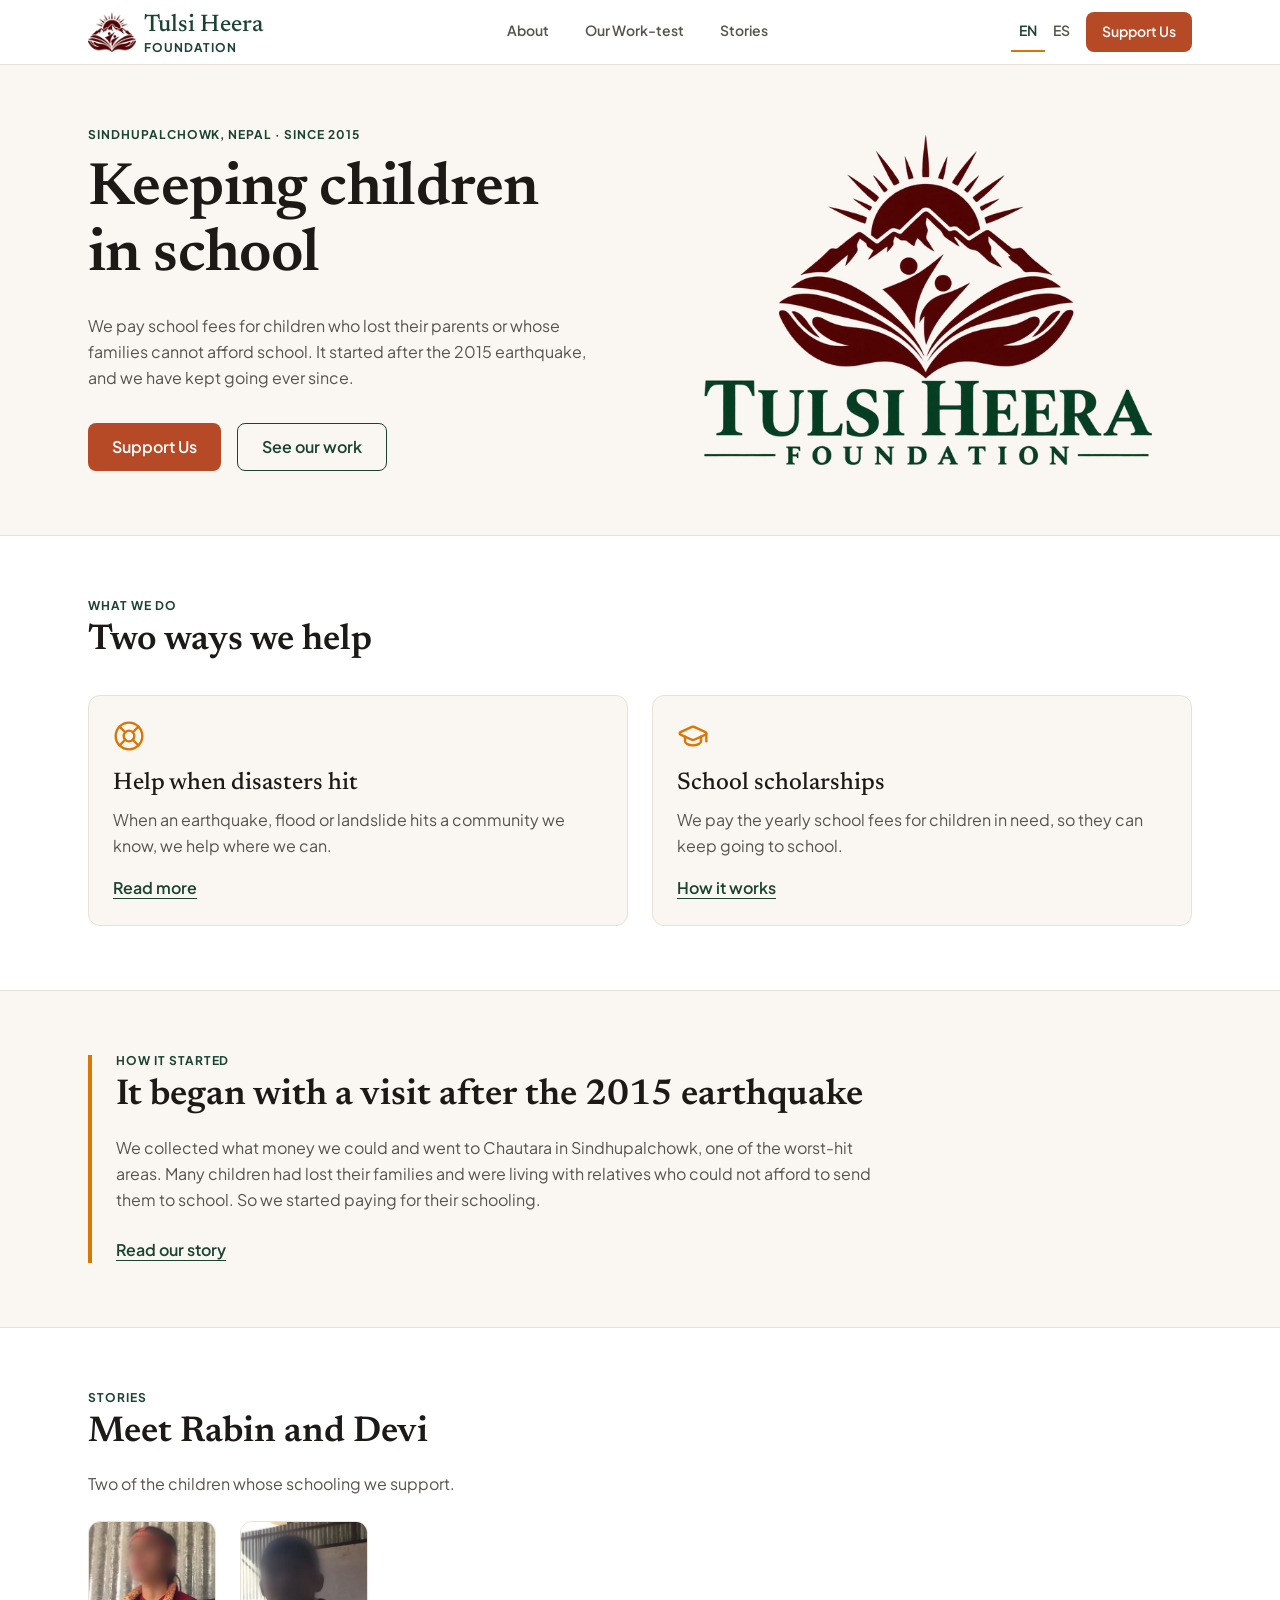
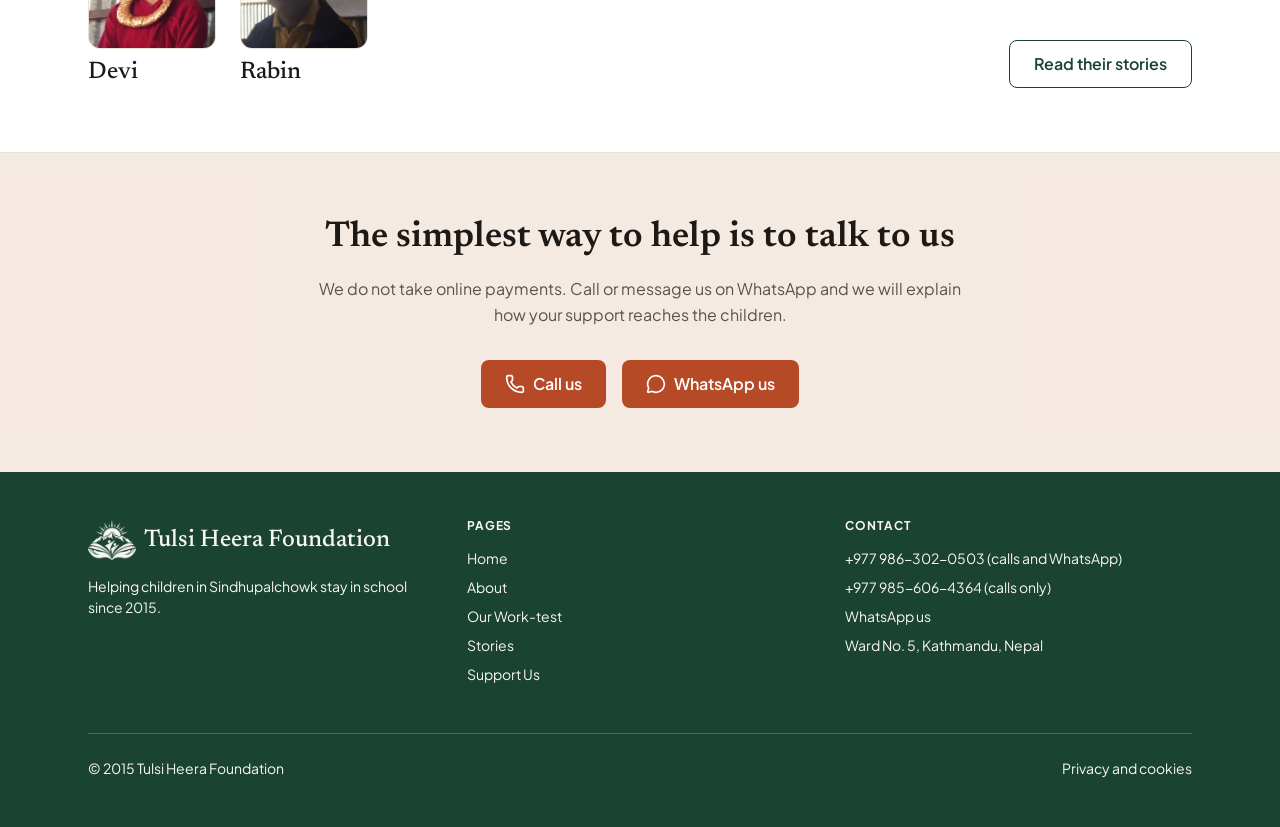
==== index.html @ 6439db3e "PIPELINE - deploying build static web site" ====
<!DOCTYPE html><html  lang="en-US"><head><meta charset="utf-8"><meta name="viewport" content="width=device-width, initial-scale=1"><title>Tulsi Heera Foundation · Helping children stay in school</title><link rel="stylesheet" href="/_nuxt/entry.vpAJERbC.css" crossorigin><link rel="preload" as="fetch" crossorigin="anonymous" href="/_payload.json?053481af-0fac-4be2-a866-f4e759cef2db"><link rel="modulepreload" as="script" crossorigin href="/_nuxt/_tep0EXn.js"><link rel="modulepreload" as="script" crossorigin href="/_nuxt/sDF60CU7.js"><link rel="modulepreload" as="script" crossorigin href="/_nuxt/DlDV63W8.js"><link rel="modulepreload" as="script" crossorigin href="/_nuxt/DqM-oKx2.js"><link rel="modulepreload" as="script" crossorigin href="/_nuxt/BsBcExh1.js"><link rel="modulepreload" as="script" crossorigin href="/_nuxt/LQ_xdUZp.js"><link rel="modulepreload" as="script" crossorigin href="/_nuxt/BOg1gVNI.js"><link rel="modulepreload" as="script" crossorigin href="/_nuxt/DQ7JIn9X.js"><script type="module" src="/_nuxt/_tep0EXn.js" crossorigin></script><meta name="theme-color" content="#1b4332"><link rel="icon" type="image/png" href="/favicon.png"><link rel="apple-touch-icon" href="/apple-touch-icon.png"><link id="i18n-xd" rel="alternate" href="https://tulsiheerafoundation.com" hreflang="x-default"><link id="i18n-alt-en" rel="alternate" href="https://tulsiheerafoundation.com" hreflang="en"><link id="i18n-alt-en-US" rel="alternate" href="https://tulsiheerafoundation.com" hreflang="en-US"><link id="i18n-alt-es" rel="alternate" href="https://tulsiheerafoundation.com/es" hreflang="es"><link id="i18n-alt-es-ES" rel="alternate" href="https://tulsiheerafoundation.com/es" hreflang="es-ES"><link id="i18n-can" rel="canonical" href="https://tulsiheerafoundation.com"><meta id="i18n-og-url" property="og:url" content="https://tulsiheerafoundation.com"><meta id="i18n-og" property="og:locale" content="en_US"><meta id="i18n-og-alt-es-ES" property="og:locale:alternate" content="es_ES"><meta name="description" content="Since 2015 the Tulsi Heera Foundation has paid school fees for children in Sindhupalchowk, Nepal, who lost their parents or whose families cannot afford school."><meta property="og:title" content="Tulsi Heera Foundation · Helping children stay in school"><meta property="og:description" content="Since 2015 the Tulsi Heera Foundation has paid school fees for children in Sindhupalchowk, Nepal, who lost their parents or whose families cannot afford school."><meta property="og:type" content="website"><meta property="og:site_name" content="Tulsi Heera Foundation"><meta property="og:image" content="https://tulsiheerafoundation.com/og-image.jpg"><meta property="og:image:width" content="1200"><meta property="og:image:height" content="630"><meta property="og:image:alt" content="Tulsi Heera Foundation logo"><meta name="twitter:card" content="summary_large_image"></head><body><div id="__nuxt"><!--[--><div></div><div class="flex min-h-dvh flex-col"><a href="#main" class="sr-only focus:not-sr-only focus:fixed focus:left-4 focus:top-4 focus:z-50 focus:rounded-lg focus:bg-surface-card focus:px-4 focus:py-2 focus:text-sm focus:font-semibold focus:text-brand-pine">Skip to main content</a><header class="sticky top-0 z-40 border-b bg-surface-card"><div class="mx-auto flex h-16 max-w-6xl items-center justify-between gap-2 px-4 sm:px-6"><a aria-current="page" href="/" class="router-link-active router-link-exact-active flex min-w-0 items-center gap-2 rounded-lg" aria-label="Tulsi Heera Foundation, home page"><img src="/logo-emblem.png" alt width="48" height="40" class="h-10 w-12 shrink-0"><span class="flex flex-col"><span class="type-subheading text-brand-pine">Tulsi Heera</span><span class="type-label text-brand-pine">Foundation</span></span></a><nav aria-label="Main" class="hidden items-center gap-1 md:flex"><!--[--><a href="/about" class="flex h-10 items-center border-b-2 border-transparent px-3 text-sm font-semibold text-content-secondary transition-colors hover:text-brand-pine lg:px-4">About</a><a href="/our-work" class="flex h-10 items-center border-b-2 border-transparent px-3 text-sm font-semibold text-content-secondary transition-colors hover:text-brand-pine lg:px-4">Our Work-test</a><a href="/stories" class="flex h-10 items-center border-b-2 border-transparent px-3 text-sm font-semibold text-content-secondary transition-colors hover:text-brand-pine lg:px-4">Stories</a><!--]--></nav><div class="flex shrink-0 items-center gap-2"><ul aria-label="Language" class="hidden items-center md:flex"><!--[--><li><a aria-current="true" href="/" class="router-link-active router-link-exact-active flex h-10 items-center border-b-2 px-2 text-sm font-semibold transition-colors border-brand-saffron text-brand-pine" hreflang="en"><span class="sr-only" lang="en">English</span><span aria-hidden="true">EN</span></a></li><li><a href="/es" class="flex h-10 items-center border-b-2 px-2 text-sm font-semibold transition-colors border-transparent text-content-secondary hover:text-brand-pine" hreflang="es"><span class="sr-only" lang="es">Español</span><span aria-hidden="true">ES</span></a></li><!--]--></ul><a href="/support-us" class="inline-flex shrink-0 items-center justify-center gap-2 whitespace-nowrap rounded-lg font-semibold transition-colors h-10 px-4 text-sm bg-brand-give text-white hover:bg-brand-give-hover"><!--[-->Support Us<!--]--></a><button type="button" class="flex h-10 w-10 items-center justify-center rounded-lg text-brand-pine transition-colors hover:bg-brand-pine-subtle md:hidden" aria-label="Open menu" aria-expanded="false" aria-controls="mobile-menu"><svg xmlns="http://www.w3.org/2000/svg" width="24" height="24" viewBox="0 0 24 24" fill="none" stroke="currentColor" stroke-width="2" stroke-linecap="round" stroke-linejoin="round" aria-hidden="true" class="lucide lucide-menu-icon lucide-menu"><path d="M4 5h16"></path><path d="M4 12h16"></path><path d="M4 19h16"></path></svg></button></div></div><nav id="mobile-menu" aria-label="Main" class="border-t md:hidden" style="display:none;"><ul class="mx-auto flex max-w-6xl flex-col px-4 py-2 sm:px-6"><!--[--><li><a href="/about" class="flex h-12 items-center rounded-lg border-l-2 border-transparent px-2 text-base font-semibold text-content-primary transition-colors hover:bg-brand-pine-subtle">About</a></li><li><a href="/our-work" class="flex h-12 items-center rounded-lg border-l-2 border-transparent px-2 text-base font-semibold text-content-primary transition-colors hover:bg-brand-pine-subtle">Our Work-test</a></li><li><a href="/stories" class="flex h-12 items-center rounded-lg border-l-2 border-transparent px-2 text-base font-semibold text-content-primary transition-colors hover:bg-brand-pine-subtle">Stories</a></li><!--]--></ul><div class="mx-auto flex max-w-6xl items-center gap-2 border-t px-4 py-2 sm:px-6"><p id="mobile-language-label" class="type-label px-2 text-content-muted">Language</p><ul aria-labelledby="mobile-language-label" class="flex gap-1"><!--[--><li><a aria-current="true" href="/" class="router-link-active router-link-exact-active flex h-12 items-center rounded-lg px-3 text-base font-semibold transition-colors hover:bg-brand-pine-subtle bg-brand-pine-subtle text-brand-pine" lang="en" hreflang="en">English</a></li><li><a href="/es" class="flex h-12 items-center rounded-lg px-3 text-base font-semibold transition-colors hover:bg-brand-pine-subtle text-content-primary" lang="es" hreflang="es">Español</a></li><!--]--></ul></div></nav></header><main id="main" tabindex="-1" class="flex-1 focus:outline-none"><!--[--><div><section class="py-12 lg:py-16"><div class="mx-auto grid max-w-6xl items-center gap-12 px-4 sm:px-6 lg:grid-cols-2"><div><p class="type-label text-brand-pine">Sindhupalchowk, Nepal · Since 2015</p><h1 class="type-display mt-4">Keeping children in school</h1><p class="type-body mt-6 max-w-prose text-content-secondary">We pay school fees for children who lost their parents or whose families cannot afford school. It started after the 2015 earthquake, and we have kept going ever since.</p><div class="mt-8 flex flex-col gap-4 sm:flex-row"><a href="/support-us" class="inline-flex shrink-0 items-center justify-center gap-2 whitespace-nowrap rounded-lg font-semibold transition-colors h-12 px-6 text-base bg-brand-give text-white hover:bg-brand-give-hover"><!--[-->Support Us<!--]--></a><a href="/our-work" class="inline-flex shrink-0 items-center justify-center gap-2 whitespace-nowrap rounded-lg font-semibold transition-colors h-12 px-6 text-base border border-brand-pine text-brand-pine hover:bg-brand-pine-subtle"><!--[-->See our work<!--]--></a></div></div><img src="/logo-full.webp" alt="Tulsi Heera Foundation logo: a rising sun over mountains, held in two hands" width="640" height="472" class="mx-auto hidden w-full max-w-md lg:block"></div></section><section class="border-y bg-surface-card py-12 lg:py-16"><div class="mx-auto max-w-6xl px-4 sm:px-6"><div class=""><p class="type-label text-brand-pine">What we do</p><h2 class="type-heading mt-2">Two ways we help</h2><!----></div><div class="mt-8 grid gap-6 sm:grid-cols-2"><!--[--><article class="flex flex-col rounded-xl border bg-surface-page p-6"><svg xmlns="http://www.w3.org/2000/svg" width="32" height="32" viewBox="0 0 24 24" fill="none" stroke="currentColor" stroke-width="1.8" stroke-linecap="round" stroke-linejoin="round" class="lucide text-brand-saffron lucide-life-buoy-icon lucide-life-buoy text-brand-saffron" aria-hidden="true"><circle cx="12" cy="12" r="10"></circle><path d="m4.93 4.93 4.24 4.24"></path><path d="m14.83 9.17 4.24-4.24"></path><path d="m14.83 14.83 4.24 4.24"></path><path d="m9.17 14.83-4.24 4.24"></path><circle cx="12" cy="12" r="4"></circle></svg><h3 class="type-subheading mt-4">Help when disasters hit</h3><p class="type-body mt-2 flex-1 text-content-secondary">When an earthquake, flood or landslide hits a community we know, we help where we can.</p><a href="/our-work#relief" class="mt-4 self-start rounded-lg font-semibold text-brand-pine underline underline-offset-4 hover:text-brand-pine-hover">Read more</a></article><article class="flex flex-col rounded-xl border bg-surface-page p-6"><svg xmlns="http://www.w3.org/2000/svg" width="32" height="32" viewBox="0 0 24 24" fill="none" stroke="currentColor" stroke-width="1.8" stroke-linecap="round" stroke-linejoin="round" class="lucide text-brand-saffron lucide-graduation-cap-icon lucide-graduation-cap text-brand-saffron" aria-hidden="true"><path d="M21.42 10.922a1 1 0 0 0-.019-1.838L12.83 5.18a2 2 0 0 0-1.66 0L2.6 9.08a1 1 0 0 0 0 1.832l8.57 3.908a2 2 0 0 0 1.66 0z"></path><path d="M22 10v6"></path><path d="M6 12.5V16a6 3 0 0 0 12 0v-3.5"></path></svg><h3 class="type-subheading mt-4">School scholarships</h3><p class="type-body mt-2 flex-1 text-content-secondary">We pay the yearly school fees for children in need, so they can keep going to school.</p><a href="/our-work#scholarships" class="mt-4 self-start rounded-lg font-semibold text-brand-pine underline underline-offset-4 hover:text-brand-pine-hover">How it works</a></article><!--]--></div></div></section><section class="py-12 lg:py-16"><div class="mx-auto max-w-6xl px-4 sm:px-6"><div class="border-l-4 border-brand-saffron pl-6"><div class=""><p class="type-label text-brand-pine">How it started</p><h2 class="type-heading mt-2">It began with a visit after the 2015 earthquake</h2><p class="type-body mt-4 max-w-prose text-content-secondary">We collected what money we could and went to Chautara in Sindhupalchowk, one of the worst-hit areas. Many children had lost their families and were living with relatives who could not afford to send them to school. So we started paying for their schooling.</p></div><a href="/about" class="mt-6 inline-block rounded-lg font-semibold text-brand-pine underline underline-offset-4 hover:text-brand-pine-hover">Read our story</a></div></div></section><section class="border-y bg-surface-card py-12 lg:py-16"><div class="mx-auto flex max-w-6xl flex-col gap-8 px-4 sm:px-6 md:flex-row md:items-end md:justify-between"><div><div class=""><p class="type-label text-brand-pine">Stories</p><h2 class="type-heading mt-2">Meet Rabin and Devi</h2><p class="type-body mt-4 max-w-prose text-content-secondary">Two of the children whose schooling we support.</p></div><ul class="mt-6 flex gap-6"><!--[--><li class="flex flex-col gap-2"><img src="/images/stories/devi.webp" alt="Devi in a red dress and a gold necklace. Her face is blurred to protect her privacy." width="128" height="128" loading="lazy" class="h-24 w-24 rounded-xl border object-cover object-center sm:h-32 sm:w-32"><span class="type-subheading">Devi</span></li><li class="flex flex-col gap-2"><img src="/images/stories/rabin.webp" alt="Rabin in his school uniform. His face is blurred to protect his privacy." width="128" height="128" loading="lazy" class="h-24 w-24 rounded-xl border object-cover object-center sm:h-32 sm:w-32"><span class="type-subheading">Rabin</span></li><!--]--></ul></div><a href="/stories" class="inline-flex shrink-0 items-center justify-center gap-2 whitespace-nowrap rounded-lg font-semibold transition-colors h-12 px-6 text-base border border-brand-pine text-brand-pine hover:bg-brand-pine-subtle self-start md:self-auto"><!--[-->Read their stories<!--]--></a></div></section><section class="bg-brand-give-subtle py-12 lg:py-16"><div class="mx-auto max-w-6xl px-4 sm:px-6"><div class="mx-auto max-w-2xl text-center"><!----><h2 class="type-heading">The simplest way to help is to talk to us</h2><p class="type-body mt-4 max-w-prose text-content-secondary mx-auto">We do not take online payments. Call or message us on WhatsApp and we will explain how your support reaches the children.</p></div><div class="mt-8"><!--[--><div class="flex flex-col gap-4 sm:flex-row sm:justify-center"><a href="tel:+9779863020503" rel="noopener noreferrer" class="inline-flex shrink-0 items-center justify-center gap-2 whitespace-nowrap rounded-lg font-semibold transition-colors h-12 px-6 text-base bg-brand-give text-white hover:bg-brand-give-hover"><!--[--><svg xmlns="http://www.w3.org/2000/svg" width="20" height="20" viewBox="0 0 24 24" fill="none" stroke="currentColor" stroke-width="2" stroke-linecap="round" stroke-linejoin="round" aria-hidden="true" class="lucide lucide-phone-icon lucide-phone"><path d="M13.832 16.568a1 1 0 0 0 1.213-.303l.355-.465A2 2 0 0 1 17 15h3a2 2 0 0 1 2 2v3a2 2 0 0 1-2 2A18 18 0 0 1 2 4a2 2 0 0 1 2-2h3a2 2 0 0 1 2 2v3a2 2 0 0 1-.8 1.6l-.468.351a1 1 0 0 0-.292 1.233 14 14 0 0 0 6.392 6.384"></path></svg> Call us<!--]--></a><a href="https://wa.me/9779863020503?text=Hello%2C%20I%20would%20like%20to%20support%20the%20Tulsi%20Heera%20Foundation." rel="noopener" target="_blank" class="inline-flex shrink-0 items-center justify-center gap-2 whitespace-nowrap rounded-lg font-semibold transition-colors h-12 px-6 text-base bg-brand-give text-white hover:bg-brand-give-hover"><!--[--><svg xmlns="http://www.w3.org/2000/svg" width="20" height="20" viewBox="0 0 24 24" fill="none" stroke="currentColor" stroke-width="2" stroke-linecap="round" stroke-linejoin="round" aria-hidden="true" class="lucide lucide-message-circle-icon lucide-message-circle"><path d="M2.992 16.342a2 2 0 0 1 .094 1.167l-1.065 3.29a1 1 0 0 0 1.236 1.168l3.413-.998a2 2 0 0 1 1.099.092 10 10 0 1 0-4.777-4.719"></path></svg> WhatsApp us<!--]--></a></div><!--]--></div></div></section></div><!--]--></main><footer class="bg-brand-pine py-12 text-content-inverse"><div class="mx-auto grid max-w-6xl gap-8 px-4 sm:px-6 md:grid-cols-3"><div><div class="flex items-center gap-2"><img src="/logo-emblem-inverse.png" alt="" width="48" height="40" class="h-10 w-12"><p class="type-subheading">Tulsi Heera Foundation</p></div><p class="type-small mt-4 max-w-xs">Helping children in Sindhupalchowk stay in school since 2015.</p></div><nav aria-label="Pages"><h2 class="type-label">Pages</h2><ul class="type-small mt-4 flex flex-col gap-2"><!--[--><li><a aria-current="page" href="/" class="router-link-active router-link-exact-active rounded-lg underline-offset-4 hover:underline focus-visible:outline-brand-saffron">Home</a></li><li><a href="/about" class="rounded-lg underline-offset-4 hover:underline focus-visible:outline-brand-saffron">About</a></li><li><a href="/our-work" class="rounded-lg underline-offset-4 hover:underline focus-visible:outline-brand-saffron">Our Work-test</a></li><li><a href="/stories" class="rounded-lg underline-offset-4 hover:underline focus-visible:outline-brand-saffron">Stories</a></li><li><a href="/support-us" class="rounded-lg underline-offset-4 hover:underline focus-visible:outline-brand-saffron">Support Us</a></li><!--]--></ul></nav><div><h2 class="type-label">Contact</h2><ul class="type-small mt-4 flex flex-col gap-2"><li><a href="tel:+9779863020503" class="rounded-lg underline-offset-4 hover:underline focus-visible:outline-brand-saffron">+977 986-302-0503</a> (calls and WhatsApp) </li><li><a href="tel:+9779856064364" class="rounded-lg underline-offset-4 hover:underline focus-visible:outline-brand-saffron">+977 985-606-4364</a> (calls only) </li><li><a href="https://wa.me/9779863020503?text=Hello%2C%20I%20would%20like%20to%20support%20the%20Tulsi%20Heera%20Foundation." target="_blank" rel="noopener" class="rounded-lg underline-offset-4 hover:underline focus-visible:outline-brand-saffron">WhatsApp us</a></li><li>Ward No. 5, Kathmandu, Nepal</li></ul></div></div><div class="mx-auto mt-12 max-w-6xl px-4 sm:px-6"><div class="type-small flex flex-col items-start gap-2 border-t border-content-inverse/20 pt-6 sm:flex-row sm:justify-between"><p>© 2015 Tulsi Heera Foundation</p><a href="/privacy" class="rounded-lg underline-offset-4 hover:underline focus-visible:outline-brand-saffron">Privacy and cookies</a></div></div></footer></div><!--]--></div><div id="teleports"></div><script>window.__NUXT__={};window.__NUXT__.config={public:{siteUrl:"https://tulsiheerafoundation.com",i18n:{baseUrl:"https://tulsiheerafoundation.com",defaultLocale:"en",rootRedirect:"",redirectStatusCode:302,skipSettingLocaleOnNavigate:false,locales:[{code:"en",language:"en-US",name:"English"},{code:"es",language:"es-ES",name:"Español"}],detectBrowserLanguage:false,experimental:{localeDetector:"",typedPages:true,typedOptionsAndMessages:false,alternateLinkCanonicalQueries:true,devCache:false,cacheLifetime:"",stripMessagesPayload:false,preload:false,strictSeo:false,nitroContextDetection:true,httpCacheDuration:10},domainLocales:{en:{domain:""},es:{domain:""}}}},app:{baseURL:"/",buildId:"053481af-0fac-4be2-a866-f4e759cef2db",buildAssetsDir:"/_nuxt/",cdnURL:""}}</script><script type="application/json" data-nuxt-data="nuxt-app" data-ssr="true" id="__NUXT_DATA__" data-src="/_payload.json?053481af-0fac-4be2-a866-f4e759cef2db">[{"state":1,"once":10,"_errors":11,"serverRendered":6,"path":13,"prerenderedAt":14},["Reactive",2],{"$si18n:cached-locale-configs":3,"$si18n:resolved-locale":9},{"en":4,"es":7},{"fallbacks":5,"cacheable":6},[],true,{"fallbacks":8,"cacheable":6},[],"",["Set"],["ShallowReactive",12],{},"\u002F",1794672144238]</script></body></html>
---- _nuxt/entry.vpAJERbC.css ----
@layer properties{@supports ((-webkit-hyphens:none) and (not (margin-trim:inline))) or ((-moz-orient:inline) and (not (color:rgb(from red r g b)))){*,::backdrop,:after,:before{--tw-border-style:solid;--tw-font-weight:initial;--tw-outline-style:solid}}}@layer theme{:host,:root{--spacing:.25rem;--container-xs:20rem;--container-md:28rem;--container-2xl:42rem;--container-4xl:56rem;--container-6xl:72rem;--text-sm:.875rem;--text-sm--line-height:1.42857;--text-base:1rem;--text-base--line-height:1.5;--font-weight-semibold:600;--radius-lg:.5rem;--radius-xl:.75rem;--aspect-video:16/9;--default-transition-duration:.15s;--default-transition-timing-function:cubic-bezier(.4,0,.2,1)}}@layer base{*,::backdrop,:after,:before{border:0 solid;box-sizing:border-box;margin:0;padding:0}::file-selector-button{border:0 solid;box-sizing:border-box;margin:0;padding:0}:host,html{-webkit-text-size-adjust:100%;font-family:var(--default-font-family,-apple-system,BlinkMacSystemFont,"Segoe UI",Roboto,"Helvetica Neue","Noto Sans",Arial,sans-serif,"Apple Color Emoji","Segoe UI Emoji","Segoe UI Symbol","Noto Color Emoji");font-feature-settings:var(--default-font-feature-settings,normal);font-variation-settings:var(--default-font-variation-settings,normal);line-height:1.5;-moz-tab-size:4;-o-tab-size:4;tab-size:4;-webkit-tap-highlight-color:transparent}hr{border-top-width:1px;color:inherit;height:0}abbr:where([title]){-webkit-text-decoration:underline dotted;text-decoration:underline dotted}h1,h2,h3,h4,h5,h6{font-size:inherit;font-weight:inherit}a{color:inherit;-webkit-text-decoration:inherit;text-decoration:inherit}b,strong{font-weight:bolder}code,kbd,pre,samp{font-family:var(--default-mono-font-family,ui-monospace,SFMono-Regular,Menlo,Monaco,Consolas,"Liberation Mono","Courier New",monospace);font-feature-settings:var(--default-mono-font-feature-settings,normal);font-size:1em;font-variation-settings:var(--default-mono-font-variation-settings,normal)}small{font-size:80%}sub,sup{font-size:75%;line-height:0;position:relative;vertical-align:baseline}sub{bottom:-.25em}sup{top:-.5em}table{border-collapse:collapse;border-color:inherit;text-indent:0}:-moz-focusring:where(:not(iframe)){outline:auto}progress{vertical-align:baseline}summary{display:list-item}menu,ol,ul{list-style:none}audio,canvas,embed,iframe,img,object,svg,video{display:block;vertical-align:middle}img,video{height:auto;max-width:100%}button,input,optgroup,select,textarea{background-color:#0000;border-radius:0;color:inherit;font:inherit;font-feature-settings:inherit;font-variation-settings:inherit;letter-spacing:inherit;opacity:1}::file-selector-button{background-color:#0000;border-radius:0;color:inherit;font:inherit;font-feature-settings:inherit;font-variation-settings:inherit;letter-spacing:inherit;opacity:1}:where(select:is([multiple],[size])) optgroup{font-weight:bolder}:where(select:is([multiple],[size])) optgroup option{padding-inline-start:20px}::file-selector-button{margin-inline-end:4px}::-moz-placeholder{opacity:1}::placeholder{opacity:1}@supports (not (-webkit-appearance:-apple-pay-button)) or (contain-intrinsic-size:1px){::-moz-placeholder{color:currentColor}::placeholder{color:currentColor}@supports (color:color-mix(in lab,red,red)){::-moz-placeholder{color:color-mix(in oklab,currentcolor 50%,transparent)}::placeholder{color:color-mix(in oklab,currentcolor 50%,transparent)}}}textarea{resize:vertical}::-webkit-search-decoration{-webkit-appearance:none}::-webkit-date-and-time-value{min-height:1lh;text-align:inherit}::-webkit-datetime-edit{display:inline-flex}::-webkit-datetime-edit-fields-wrapper{padding:0}::-webkit-datetime-edit,::-webkit-datetime-edit-year-field{padding-block:0}::-webkit-datetime-edit-day-field,::-webkit-datetime-edit-month-field{padding-block:0}::-webkit-datetime-edit-hour-field,::-webkit-datetime-edit-minute-field{padding-block:0}::-webkit-datetime-edit-millisecond-field,::-webkit-datetime-edit-second-field{padding-block:0}::-webkit-datetime-edit-meridiem-field{padding-block:0}::-webkit-calendar-picker-indicator{line-height:1}:-moz-ui-invalid{box-shadow:none}button,input:where([type=button],[type=reset],[type=submit]){-webkit-appearance:button;-moz-appearance:button;appearance:button}::file-selector-button{-webkit-appearance:button;-moz-appearance:button;appearance:button}::-webkit-inner-spin-button,::-webkit-outer-spin-button{height:auto}[hidden]:where(:not([hidden=until-found])){display:none!important}*,:after,:before{border-color:var(--border)}html{background-color:var(--cream);color:var(--ink);font-family:var(--body-family);-webkit-font-smoothing:antialiased}body{font-size:1rem;line-height:1.625;min-height:100dvh}h1,h2,h3,h4{font-family:var(--heading-family);text-wrap:balance}:focus-visible{outline:2px solid var(--pine);outline-offset:2px}::-moz-selection{background-color:#b74a2614}::selection{background-color:#b74a2614}@media(prefers-reduced-motion:reduce){*,:after,:before{animation-duration:.01ms!important;scroll-behavior:auto!important;transition-duration:.01ms!important}}}@layer components;@layer utilities{.sr-only{border-width:0;clip-path:inset(50%);height:1px;margin:-1px;overflow:hidden;padding:0;white-space:nowrap;width:1px}.absolute,.sr-only{position:absolute}.sticky{position:sticky}.top-0{top:0}.z-40{z-index:40}.mx-auto{margin-inline:auto}.mt-1{margin-top:var(--spacing)}.mt-2{margin-top:calc(var(--spacing)*2)}.mt-4{margin-top:calc(var(--spacing)*4)}.mt-6{margin-top:calc(var(--spacing)*6)}.mt-8{margin-top:calc(var(--spacing)*8)}.mt-12{margin-top:calc(var(--spacing)*12)}.flex{display:flex}.grid{display:grid}.hidden{display:none}.inline-block{display:inline-block}.inline-flex{display:inline-flex}.aspect-4\/3{aspect-ratio:4/3}.aspect-video{aspect-ratio:var(--aspect-video)}.h-10{height:calc(var(--spacing)*10)}.h-12{height:calc(var(--spacing)*12)}.h-16{height:calc(var(--spacing)*16)}.h-24{height:calc(var(--spacing)*24)}.min-h-dvh{min-height:100dvh}.w-10{width:calc(var(--spacing)*10)}.w-12{width:calc(var(--spacing)*12)}.w-24{width:calc(var(--spacing)*24)}.w-full{width:100%}.max-w-2xl{max-width:var(--container-2xl)}.max-w-4xl{max-width:var(--container-4xl)}.max-w-6xl{max-width:var(--container-6xl)}.max-w-md{max-width:var(--container-md)}.max-w-prose{max-width:65ch}.max-w-xs{max-width:var(--container-xs)}.min-w-0{min-width:0}.flex-1{flex:1}.shrink-0{flex-shrink:0}.scroll-mt-16{scroll-margin-top:calc(var(--spacing)*16)}.flex-col{flex-direction:column}.items-center{align-items:center}.items-start{align-items:flex-start}.justify-between{justify-content:space-between}.justify-center{justify-content:center}.gap-1{gap:var(--spacing)}.gap-2{gap:calc(var(--spacing)*2)}.gap-4{gap:calc(var(--spacing)*4)}.gap-6{gap:calc(var(--spacing)*6)}.gap-8{gap:calc(var(--spacing)*8)}.gap-12{gap:calc(var(--spacing)*12)}.gap-x-6{-moz-column-gap:calc(var(--spacing)*6);column-gap:calc(var(--spacing)*6)}.self-start{align-self:flex-start}.overflow-hidden{overflow:hidden}.rounded-lg{border-radius:var(--radius-lg)}.rounded-xl{border-radius:var(--radius-xl)}.border{border-style:var(--tw-border-style);border-width:1px}.border-y{border-block-style:var(--tw-border-style);border-block-width:1px}.border-t{border-top-style:var(--tw-border-style);border-top-width:1px}.border-b{border-bottom-style:var(--tw-border-style);border-bottom-width:1px}.border-b-2{border-bottom-style:var(--tw-border-style);border-bottom-width:2px}.border-l-2{border-left-style:var(--tw-border-style);border-left-width:2px}.border-l-4{border-left-style:var(--tw-border-style);border-left-width:4px}.\!border-brand-saffron{border-color:var(--saffron)!important}.border-brand-pine{border-color:var(--pine)}.border-brand-saffron{border-color:var(--saffron)}.border-content-inverse\/20{border-color:var(--cream)}@supports (color:color-mix(in lab,red,red)){.border-content-inverse\/20{border-color:color-mix(in oklab,var(--cream) 20%,transparent)}}.border-transparent{border-color:#0000}.bg-brand-give{background-color:var(--terracotta)}.bg-brand-give-subtle{background-color:#b74a2614}.bg-brand-pine{background-color:var(--pine)}.bg-brand-pine-subtle{background-color:#1b43320f}.bg-surface-card{background-color:var(--white)}.bg-surface-page{background-color:var(--cream)}.object-cover{-o-object-fit:cover;object-fit:cover}.object-center{-o-object-position:center;object-position:center}.p-6{padding:calc(var(--spacing)*6)}.px-2{padding-inline:calc(var(--spacing)*2)}.px-3{padding-inline:calc(var(--spacing)*3)}.px-4{padding-inline:calc(var(--spacing)*4)}.px-6{padding-inline:calc(var(--spacing)*6)}.py-2{padding-block:calc(var(--spacing)*2)}.py-4{padding-block:calc(var(--spacing)*4)}.py-12{padding-block:calc(var(--spacing)*12)}.pt-4{padding-top:calc(var(--spacing)*4)}.pt-6{padding-top:calc(var(--spacing)*6)}.pl-4{padding-left:calc(var(--spacing)*4)}.pl-6{padding-left:calc(var(--spacing)*6)}.text-center{text-align:center}.type-display{font-family:var(--heading-family);font-size:2.25rem;font-weight:600;letter-spacing:-.01em;line-height:1.1;text-wrap:balance}@media(min-width:48rem){.type-display{font-size:3rem}}@media(min-width:64rem){.type-display{font-size:3.75rem}}.type-label{font-family:var(--body-family);font-size:.75rem;font-weight:700;letter-spacing:.08em;line-height:1;text-transform:uppercase}.type-heading{font-family:var(--heading-family);font-size:1.875rem;font-weight:600;line-height:1.2;text-wrap:balance}@media(min-width:64rem){.type-heading{font-size:2.25rem}}.type-subheading{font-family:var(--heading-family);font-size:1.25rem;font-weight:500;line-height:1.3}@media(min-width:64rem){.type-subheading{font-size:1.5rem}}.type-body{font-size:1rem;line-height:1.625}.type-body,.type-small{font-family:var(--body-family);font-weight:400}.type-small{font-size:.875rem;line-height:1.5}.text-base{font-size:var(--text-base);line-height:var(--tw-leading,var(--text-base--line-height))}.text-sm{font-size:var(--text-sm);line-height:var(--tw-leading,var(--text-sm--line-height))}.font-semibold{--tw-font-weight:var(--font-weight-semibold);font-weight:var(--font-weight-semibold)}.whitespace-nowrap{white-space:nowrap}.\!text-brand-pine{color:var(--pine)!important}.text-brand-pine{color:var(--pine)}.text-brand-saffron{color:var(--saffron)}.text-content-inverse{color:var(--cream)}.text-content-muted{color:var(--ink-muted)}.text-content-primary{color:var(--ink)}.text-content-secondary{color:var(--ink-secondary)}.text-white{color:var(--white)}.underline{text-decoration-line:underline}.underline-offset-4{text-underline-offset:4px}.outline{outline-style:var(--tw-outline-style);outline-width:1px}.transition-colors{transition-duration:var(--tw-duration,var(--default-transition-duration));transition-property:color,background-color,border-color,outline-color,text-decoration-color,fill,stroke,--tw-gradient-from,--tw-gradient-via,--tw-gradient-to;transition-timing-function:var(--tw-ease,var(--default-transition-timing-function))}@media(hover:hover){.hover\:border-brand-pine:hover{border-color:var(--pine)}.hover\:bg-brand-give-hover:hover{background-color:var(--terracotta-dim)}.hover\:bg-brand-pine-subtle:hover{background-color:#1b43320f}.hover\:text-brand-pine:hover{color:var(--pine)}.hover\:text-brand-pine-hover:hover{color:var(--pine-dim)}.hover\:underline:hover{text-decoration-line:underline}}.focus\:not-sr-only:focus{clip-path:none;height:auto;margin:0;overflow:visible;padding:0;position:static;white-space:normal;width:auto}.focus\:fixed:focus{position:fixed}.focus\:top-4:focus{top:calc(var(--spacing)*4)}.focus\:left-4:focus{left:calc(var(--spacing)*4)}.focus\:z-50:focus{z-index:50}.focus\:rounded-lg:focus{border-radius:var(--radius-lg)}.focus\:bg-surface-card:focus{background-color:var(--white)}.focus\:px-4:focus{padding-inline:calc(var(--spacing)*4)}.focus\:py-2:focus{padding-block:calc(var(--spacing)*2)}.focus\:text-sm:focus{font-size:var(--text-sm);line-height:var(--tw-leading,var(--text-sm--line-height))}.focus\:font-semibold:focus{--tw-font-weight:var(--font-weight-semibold);font-weight:var(--font-weight-semibold)}.focus\:text-brand-pine:focus{color:var(--pine)}.focus\:outline-none:focus{--tw-outline-style:none;outline-style:none}.focus-visible\:outline-brand-saffron:focus-visible{outline-color:var(--saffron)}@media(min-width:40rem){.sm\:h-32{height:calc(var(--spacing)*32)}.sm\:w-32{width:calc(var(--spacing)*32)}.sm\:grid-cols-2{grid-template-columns:repeat(2,minmax(0,1fr))}.sm\:grid-cols-3{grid-template-columns:repeat(3,minmax(0,1fr))}.sm\:flex-row{flex-direction:row}.sm\:justify-between{justify-content:space-between}.sm\:justify-center{justify-content:center}.sm\:px-6{padding-inline:calc(var(--spacing)*6)}}@media(min-width:48rem){.md\:flex{display:flex}.md\:hidden{display:none}.md\:grid-cols-2{grid-template-columns:repeat(2,minmax(0,1fr))}.md\:grid-cols-3{grid-template-columns:repeat(3,minmax(0,1fr))}.md\:flex-row{flex-direction:row}.md\:items-end{align-items:flex-end}.md\:justify-between{justify-content:space-between}.md\:self-auto{align-self:auto}}@media(min-width:64rem){.lg\:col-span-2{grid-column:span 2/span 2}.lg\:block{display:block}.lg\:grid-cols-2{grid-template-columns:repeat(2,minmax(0,1fr))}.lg\:grid-cols-3{grid-template-columns:repeat(3,minmax(0,1fr))}.lg\:gap-8{gap:calc(var(--spacing)*8)}.lg\:p-8{padding:calc(var(--spacing)*8)}.lg\:px-4{padding-inline:calc(var(--spacing)*4)}.lg\:py-16{padding-block:calc(var(--spacing)*16)}}}:root{--terracotta:#b74a26;--terracotta-dim:#9a3d1f;--pine:#1b4332;--pine-dim:#143326;--saffron:#d97706;--cream:#faf7f2;--white:#fff;--border:#e7e1d8;--ink:#1c1917;--ink-secondary:#57534e;--ink-muted:#6f6862;--heading-family:"Newsreader",Georgia,"Times New Roman",serif;--body-family:"Plus Jakarta Sans",system-ui,-apple-system,"Segoe UI",Roboto,sans-serif}@property --tw-border-style{syntax:"*";inherits:false;initial-value:solid}@property --tw-font-weight{syntax:"*";inherits:false}@property --tw-outline-style{syntax:"*";inherits:false;initial-value:solid}@font-face{font-display:swap;font-family:Newsreader;font-style:normal;font-weight:500;src:url(./Newsreader-normal-500-vietnamese.Czsa-EzN.woff2) format("woff2");unicode-range:u+0102-0103,u+0110-0111,u+0128-0129,u+0168-0169,u+01a0-01a1,u+01af-01b0,u+0300-0301,u+0303-0304,u+0308-0309,u+0323,u+0329,u+1ea0-1ef9,u+20ab}@font-face{font-display:swap;font-family:Newsreader;font-style:normal;font-weight:500;src:url(./Newsreader-normal-500-latin-ext.C-3rgBeH.woff2) format("woff2");unicode-range:u+0100-02ba,u+02bd-02c5,u+02c7-02cc,u+02ce-02d7,u+02dd-02ff,u+0304,u+0308,u+0329,u+1d00-1dbf,u+1e00-1e9f,u+1ef2-1eff,u+2020,u+20a0-20ab,u+20ad-20c4,u+2113,u+2c60-2c7f,u+a720-a7ff}@font-face{font-display:swap;font-family:Newsreader;font-style:normal;font-weight:500;src:url(./Newsreader-normal-500-latin.CCVVNp6i.woff2) format("woff2");unicode-range:u+00??,u+0131,u+0152-0153,u+02bb-02bc,u+02c6,u+02da,u+02dc,u+0304,u+0308,u+0329,u+2000-206f,u+20ac,u+2122,u+2191,u+2193,u+2212,u+2215,u+feff,u+fffd}@font-face{font-display:swap;font-family:Newsreader;font-style:normal;font-weight:600;src:url(./Newsreader-normal-500-vietnamese.Czsa-EzN.woff2) format("woff2");unicode-range:u+0102-0103,u+0110-0111,u+0128-0129,u+0168-0169,u+01a0-01a1,u+01af-01b0,u+0300-0301,u+0303-0304,u+0308-0309,u+0323,u+0329,u+1ea0-1ef9,u+20ab}@font-face{font-display:swap;font-family:Newsreader;font-style:normal;font-weight:600;src:url(./Newsreader-normal-500-latin-ext.C-3rgBeH.woff2) format("woff2");unicode-range:u+0100-02ba,u+02bd-02c5,u+02c7-02cc,u+02ce-02d7,u+02dd-02ff,u+0304,u+0308,u+0329,u+1d00-1dbf,u+1e00-1e9f,u+1ef2-1eff,u+2020,u+20a0-20ab,u+20ad-20c4,u+2113,u+2c60-2c7f,u+a720-a7ff}@font-face{font-display:swap;font-family:Newsreader;font-style:normal;font-weight:600;src:url(./Newsreader-normal-500-latin.CCVVNp6i.woff2) format("woff2");unicode-range:u+00??,u+0131,u+0152-0153,u+02bb-02bc,u+02c6,u+02da,u+02dc,u+0304,u+0308,u+0329,u+2000-206f,u+20ac,u+2122,u+2191,u+2193,u+2212,u+2215,u+feff,u+fffd}@font-face{font-display:swap;font-family:Plus Jakarta Sans;font-style:normal;font-weight:400;src:url([data-uri]) format("woff2");unicode-range:u+0460-052f,u+1c80-1c8a,u+20b4,u+2de0-2dff,u+a640-a69f,u+fe2e-fe2f}@font-face{font-display:swap;font-family:Plus Jakarta Sans;font-style:normal;font-weight:400;src:url(./Plus_Jakarta_Sans-normal-400-vietnamese.qRpaaN48.woff2) format("woff2");unicode-range:u+0102-0103,u+0110-0111,u+0128-0129,u+0168-0169,u+01a0-01a1,u+01af-01b0,u+0300-0301,u+0303-0304,u+0308-0309,u+0323,u+0329,u+1ea0-1ef9,u+20ab}@font-face{font-display:swap;font-family:Plus Jakarta Sans;font-style:normal;font-weight:400;src:url(./Plus_Jakarta_Sans-normal-400-latin-ext.DmpS2jIq.woff2) format("woff2");unicode-range:u+0100-02ba,u+02bd-02c5,u+02c7-02cc,u+02ce-02d7,u+02dd-02ff,u+0304,u+0308,u+0329,u+1d00-1dbf,u+1e00-1e9f,u+1ef2-1eff,u+2020,u+20a0-20ab,u+20ad-20c4,u+2113,u+2c60-2c7f,u+a720-a7ff}@font-face{font-display:swap;font-family:Plus Jakarta Sans;font-style:normal;font-weight:400;src:url(./Plus_Jakarta_Sans-normal-400-latin.eXO_dkmS.woff2) format("woff2");unicode-range:u+00??,u+0131,u+0152-0153,u+02bb-02bc,u+02c6,u+02da,u+02dc,u+0304,u+0308,u+0329,u+2000-206f,u+20ac,u+2122,u+2191,u+2193,u+2212,u+2215,u+feff,u+fffd}@font-face{font-display:swap;font-family:Plus Jakarta Sans;font-style:normal;font-weight:600;src:url([data-uri]) format("woff2");unicode-range:u+0460-052f,u+1c80-1c8a,u+20b4,u+2de0-2dff,u+a640-a69f,u+fe2e-fe2f}@font-face{font-display:swap;font-family:Plus Jakarta Sans;font-style:normal;font-weight:600;src:url(./Plus_Jakarta_Sans-normal-400-vietnamese.qRpaaN48.woff2) format("woff2");unicode-range:u+0102-0103,u+0110-0111,u+0128-0129,u+0168-0169,u+01a0-01a1,u+01af-01b0,u+0300-0301,u+0303-0304,u+0308-0309,u+0323,u+0329,u+1ea0-1ef9,u+20ab}@font-face{font-display:swap;font-family:Plus Jakarta Sans;font-style:normal;font-weight:600;src:url(./Plus_Jakarta_Sans-normal-400-latin-ext.DmpS2jIq.woff2) format("woff2");unicode-range:u+0100-02ba,u+02bd-02c5,u+02c7-02cc,u+02ce-02d7,u+02dd-02ff,u+0304,u+0308,u+0329,u+1d00-1dbf,u+1e00-1e9f,u+1ef2-1eff,u+2020,u+20a0-20ab,u+20ad-20c4,u+2113,u+2c60-2c7f,u+a720-a7ff}@font-face{font-display:swap;font-family:Plus Jakarta Sans;font-style:normal;font-weight:600;src:url(./Plus_Jakarta_Sans-normal-400-latin.eXO_dkmS.woff2) format("woff2");unicode-range:u+00??,u+0131,u+0152-0153,u+02bb-02bc,u+02c6,u+02da,u+02dc,u+0304,u+0308,u+0329,u+2000-206f,u+20ac,u+2122,u+2191,u+2193,u+2212,u+2215,u+feff,u+fffd}@font-face{font-display:swap;font-family:Plus Jakarta Sans;font-style:normal;font-weight:700;src:url([data-uri]) format("woff2");unicode-range:u+0460-052f,u+1c80-1c8a,u+20b4,u+2de0-2dff,u+a640-a69f,u+fe2e-fe2f}@font-face{font-display:swap;font-family:Plus Jakarta Sans;font-style:normal;font-weight:700;src:url(./Plus_Jakarta_Sans-normal-400-vietnamese.qRpaaN48.woff2) format("woff2");unicode-range:u+0102-0103,u+0110-0111,u+0128-0129,u+0168-0169,u+01a0-01a1,u+01af-01b0,u+0300-0301,u+0303-0304,u+0308-0309,u+0323,u+0329,u+1ea0-1ef9,u+20ab}@font-face{font-display:swap;font-family:Plus Jakarta Sans;font-style:normal;font-weight:700;src:url(./Plus_Jakarta_Sans-normal-400-latin-ext.DmpS2jIq.woff2) format("woff2");unicode-range:u+0100-02ba,u+02bd-02c5,u+02c7-02cc,u+02ce-02d7,u+02dd-02ff,u+0304,u+0308,u+0329,u+1d00-1dbf,u+1e00-1e9f,u+1ef2-1eff,u+2020,u+20a0-20ab,u+20ad-20c4,u+2113,u+2c60-2c7f,u+a720-a7ff}@font-face{font-display:swap;font-family:Plus Jakarta Sans;font-style:normal;font-weight:700;src:url(./Plus_Jakarta_Sans-normal-400-latin.eXO_dkmS.woff2) format("woff2");unicode-range:u+00??,u+0131,u+0152-0153,u+02bb-02bc,u+02c6,u+02da,u+02dc,u+0304,u+0308,u+0329,u+2000-206f,u+20ac,u+2122,u+2191,u+2193,u+2212,u+2215,u+feff,u+fffd}
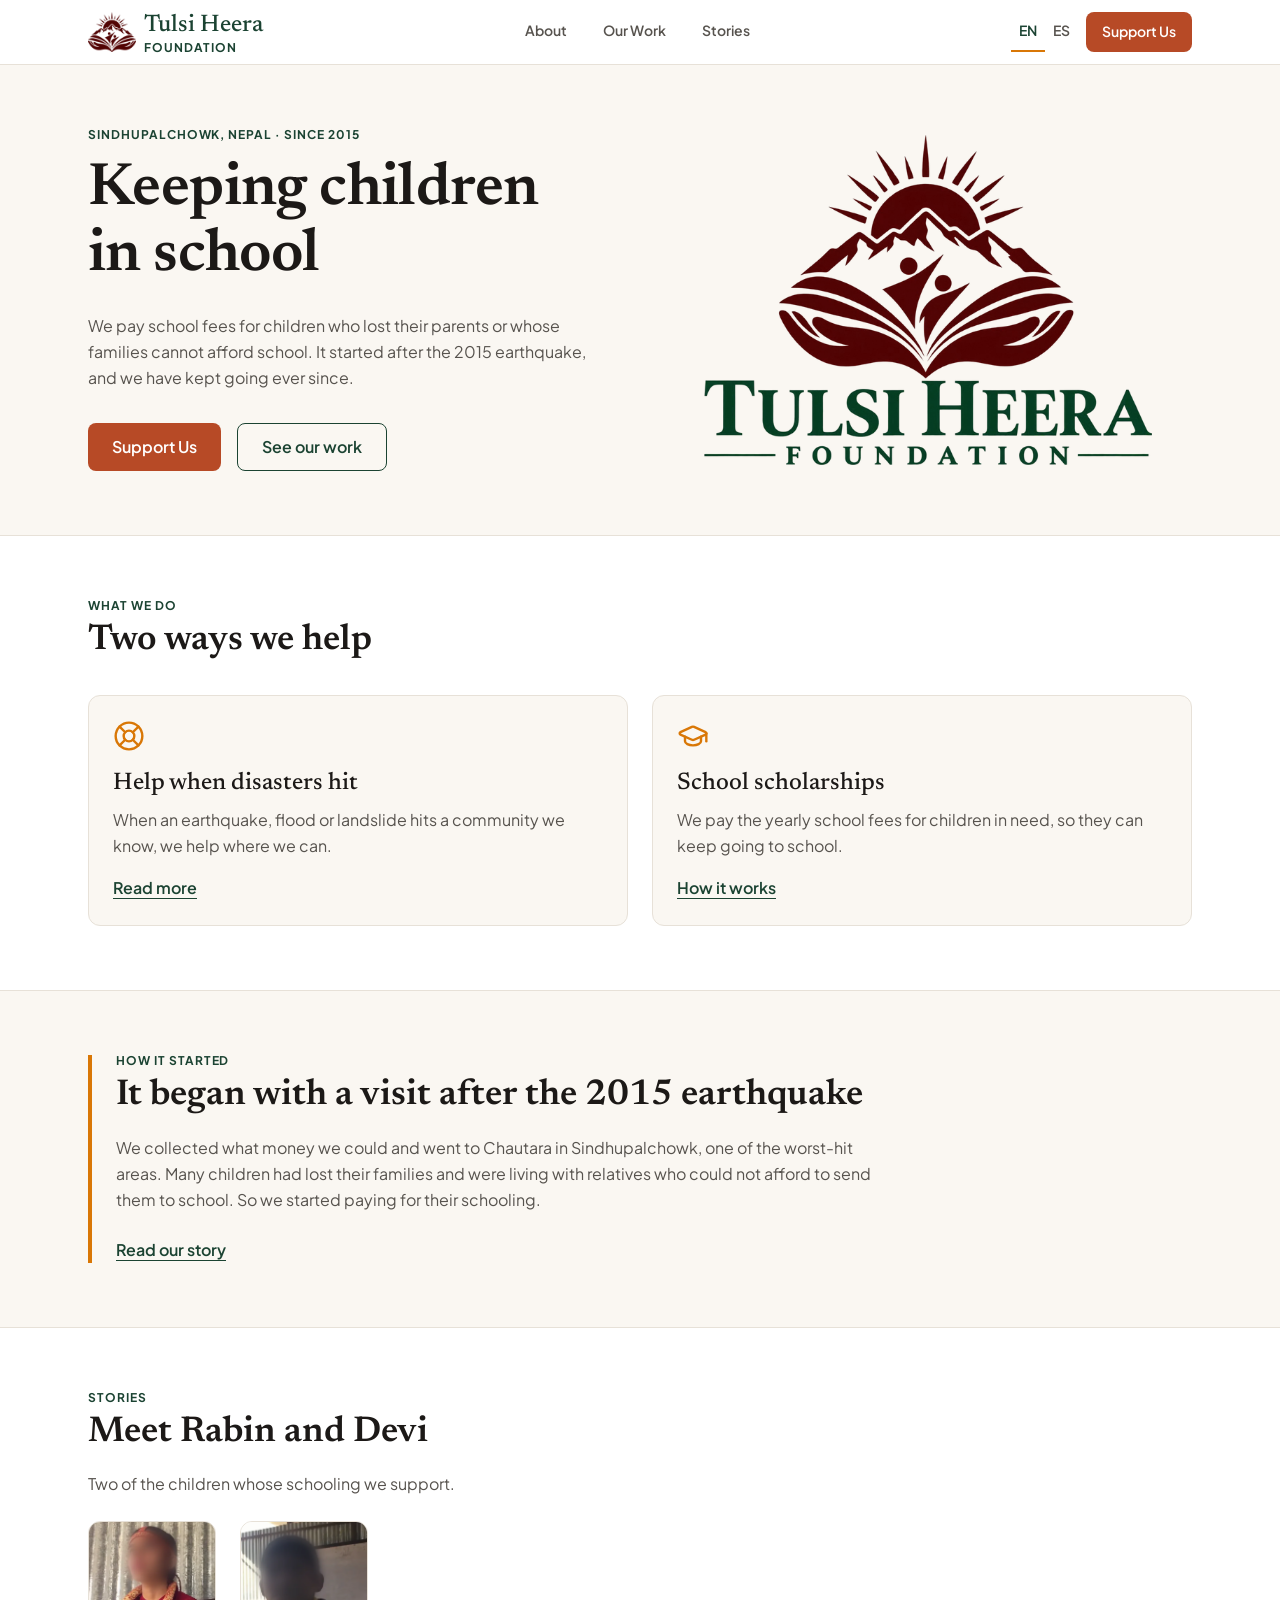
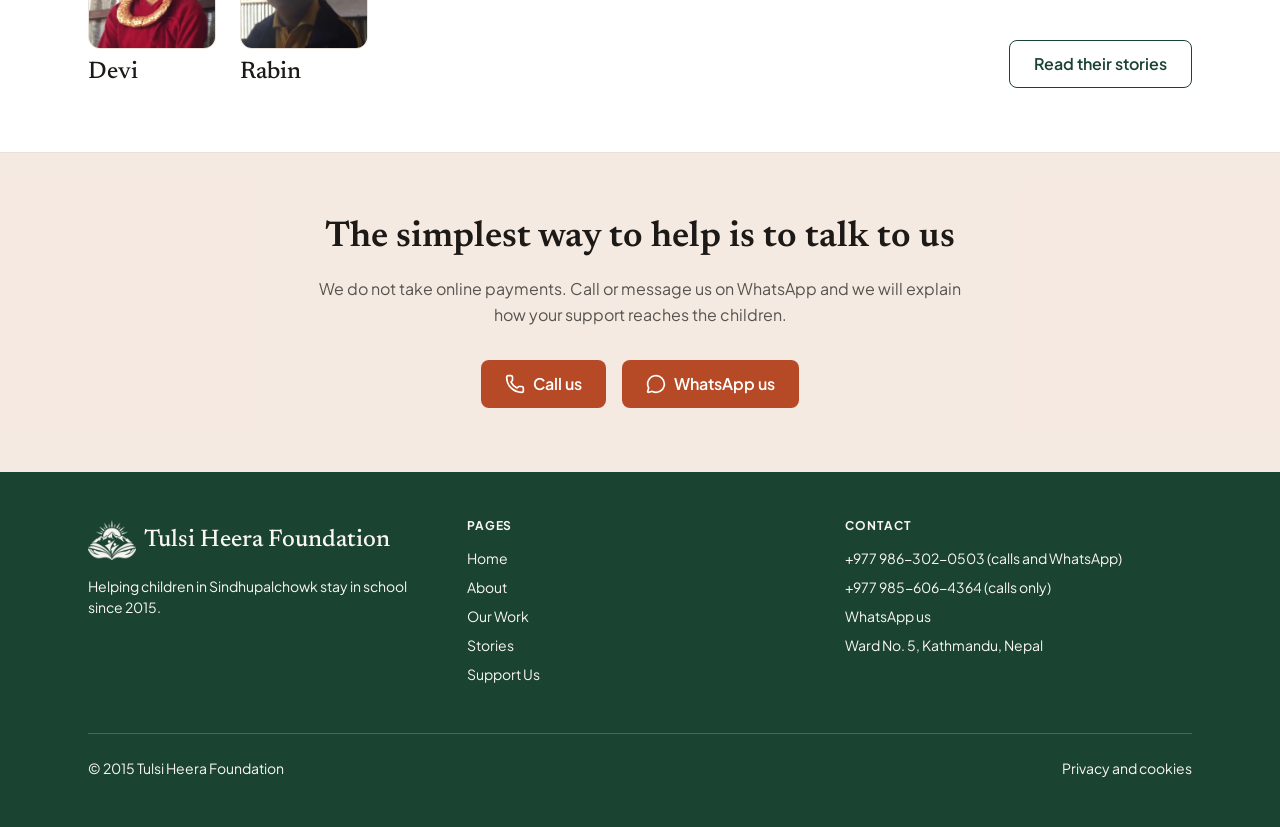
==== commit 0fa01dff: "PIPELINE - deploying build static web site" ====
--- a/index.html
+++ b/index.html
@@ -1 +1 @@
-<!DOCTYPE html><html  lang="en-US"><head><meta charset="utf-8"><meta name="viewport" content="width=device-width, initial-scale=1"><title>Tulsi Heera Foundation · Helping children stay in school</title><link rel="stylesheet" href="/_nuxt/entry.vpAJERbC.css" crossorigin><link rel="preload" as="fetch" crossorigin="anonymous" href="/_payload.json?053481af-0fac-4be2-a866-f4e759cef2db"><link rel="modulepreload" as="script" crossorigin href="/_nuxt/_tep0EXn.js"><link rel="modulepreload" as="script" crossorigin href="/_nuxt/sDF60CU7.js"><link rel="modulepreload" as="script" crossorigin href="/_nuxt/DlDV63W8.js"><link rel="modulepreload" as="script" crossorigin href="/_nuxt/DqM-oKx2.js"><link rel="modulepreload" as="script" crossorigin href="/_nuxt/BsBcExh1.js"><link rel="modulepreload" as="script" crossorigin href="/_nuxt/LQ_xdUZp.js"><link rel="modulepreload" as="script" crossorigin href="/_nuxt/BOg1gVNI.js"><link rel="modulepreload" as="script" crossorigin href="/_nuxt/DQ7JIn9X.js"><script type="module" src="/_nuxt/_tep0EXn.js" crossorigin></script><meta name="theme-color" content="#1b4332"><link rel="icon" type="image/png" href="/favicon.png"><link rel="apple-touch-icon" href="/apple-touch-icon.png"><link id="i18n-xd" rel="alternate" href="https://tulsiheerafoundation.com" hreflang="x-default"><link id="i18n-alt-en" rel="alternate" href="https://tulsiheerafoundation.com" hreflang="en"><link id="i18n-alt-en-US" rel="alternate" href="https://tulsiheerafoundation.com" hreflang="en-US"><link id="i18n-alt-es" rel="alternate" href="https://tulsiheerafoundation.com/es" hreflang="es"><link id="i18n-alt-es-ES" rel="alternate" href="https://tulsiheerafoundation.com/es" hreflang="es-ES"><link id="i18n-can" rel="canonical" href="https://tulsiheerafoundation.com"><meta id="i18n-og-url" property="og:url" content="https://tulsiheerafoundation.com"><meta id="i18n-og" property="og:locale" content="en_US"><meta id="i18n-og-alt-es-ES" property="og:locale:alternate" content="es_ES"><meta name="description" content="Since 2015 the Tulsi Heera Foundation has paid school fees for children in Sindhupalchowk, Nepal, who lost their parents or whose families cannot afford school."><meta property="og:title" content="Tulsi Heera Foundation · Helping children stay in school"><meta property="og:description" content="Since 2015 the Tulsi Heera Foundation has paid school fees for children in Sindhupalchowk, Nepal, who lost their parents or whose families cannot afford school."><meta property="og:type" content="website"><meta property="og:site_name" content="Tulsi Heera Foundation"><meta property="og:image" content="https://tulsiheerafoundation.com/og-image.jpg"><meta property="og:image:width" content="1200"><meta property="og:image:height" content="630"><meta property="og:image:alt" content="Tulsi Heera Foundation logo"><meta name="twitter:card" content="summary_large_image"></head><body><div id="__nuxt"><!--[--><div></div><div class="flex min-h-dvh flex-col"><a href="#main" class="sr-only focus:not-sr-only focus:fixed focus:left-4 focus:top-4 focus:z-50 focus:rounded-lg focus:bg-surface-card focus:px-4 focus:py-2 focus:text-sm focus:font-semibold focus:text-brand-pine">Skip to main content</a><header class="sticky top-0 z-40 border-b bg-surface-card"><div class="mx-auto flex h-16 max-w-6xl items-center justify-between gap-2 px-4 sm:px-6"><a aria-current="page" href="/" class="router-link-active router-link-exact-active flex min-w-0 items-center gap-2 rounded-lg" aria-label="Tulsi Heera Foundation, home page"><img src="/logo-emblem.png" alt width="48" height="40" class="h-10 w-12 shrink-0"><span class="flex flex-col"><span class="type-subheading text-brand-pine">Tulsi Heera</span><span class="type-label text-brand-pine">Foundation</span></span></a><nav aria-label="Main" class="hidden items-center gap-1 md:flex"><!--[--><a href="/about" class="flex h-10 items-center border-b-2 border-transparent px-3 text-sm font-semibold text-content-secondary transition-colors hover:text-brand-pine lg:px-4">About</a><a href="/our-work" class="flex h-10 items-center border-b-2 border-transparent px-3 text-sm font-semibold text-content-secondary transition-colors hover:text-brand-pine lg:px-4">Our Work-test</a><a href="/stories" class="flex h-10 items-center border-b-2 border-transparent px-3 text-sm font-semibold text-content-secondary transition-colors hover:text-brand-pine lg:px-4">Stories</a><!--]--></nav><div class="flex shrink-0 items-center gap-2"><ul aria-label="Language" class="hidden items-center md:flex"><!--[--><li><a aria-current="true" href="/" class="router-link-active router-link-exact-active flex h-10 items-center border-b-2 px-2 text-sm font-semibold transition-colors border-brand-saffron text-brand-pine" hreflang="en"><span class="sr-only" lang="en">English</span><span aria-hidden="true">EN</span></a></li><li><a href="/es" class="flex h-10 items-center border-b-2 px-2 text-sm font-semibold transition-colors border-transparent text-content-secondary hover:text-brand-pine" hreflang="es"><span class="sr-only" lang="es">Español</span><span aria-hidden="true">ES</span></a></li><!--]--></ul><a href="/support-us" class="inline-flex shrink-0 items-center justify-center gap-2 whitespace-nowrap rounded-lg font-semibold transition-colors h-10 px-4 text-sm bg-brand-give text-white hover:bg-brand-give-hover"><!--[-->Support Us<!--]--></a><button type="button" class="flex h-10 w-10 items-center justify-center rounded-lg text-brand-pine transition-colors hover:bg-brand-pine-subtle md:hidden" aria-label="Open menu" aria-expanded="false" aria-controls="mobile-menu"><svg xmlns="http://www.w3.org/2000/svg" width="24" height="24" viewBox="0 0 24 24" fill="none" stroke="currentColor" stroke-width="2" stroke-linecap="round" stroke-linejoin="round" aria-hidden="true" class="lucide lucide-menu-icon lucide-menu"><path d="M4 5h16"></path><path d="M4 12h16"></path><path d="M4 19h16"></path></svg></button></div></div><nav id="mobile-menu" aria-label="Main" class="border-t md:hidden" style="display:none;"><ul class="mx-auto flex max-w-6xl flex-col px-4 py-2 sm:px-6"><!--[--><li><a href="/about" class="flex h-12 items-center rounded-lg border-l-2 border-transparent px-2 text-base font-semibold text-content-primary transition-colors hover:bg-brand-pine-subtle">About</a></li><li><a href="/our-work" class="flex h-12 items-center rounded-lg border-l-2 border-transparent px-2 text-base font-semibold text-content-primary transition-colors hover:bg-brand-pine-subtle">Our Work-test</a></li><li><a href="/stories" class="flex h-12 items-center rounded-lg border-l-2 border-transparent px-2 text-base font-semibold text-content-primary transition-colors hover:bg-brand-pine-subtle">Stories</a></li><!--]--></ul><div class="mx-auto flex max-w-6xl items-center gap-2 border-t px-4 py-2 sm:px-6"><p id="mobile-language-label" class="type-label px-2 text-content-muted">Language</p><ul aria-labelledby="mobile-language-label" class="flex gap-1"><!--[--><li><a aria-current="true" href="/" class="router-link-active router-link-exact-active flex h-12 items-center rounded-lg px-3 text-base font-semibold transition-colors hover:bg-brand-pine-subtle bg-brand-pine-subtle text-brand-pine" lang="en" hreflang="en">English</a></li><li><a href="/es" class="flex h-12 items-center rounded-lg px-3 text-base font-semibold transition-colors hover:bg-brand-pine-subtle text-content-primary" lang="es" hreflang="es">Español</a></li><!--]--></ul></div></nav></header><main id="main" tabindex="-1" class="flex-1 focus:outline-none"><!--[--><div><section class="py-12 lg:py-16"><div class="mx-auto grid max-w-6xl items-center gap-12 px-4 sm:px-6 lg:grid-cols-2"><div><p class="type-label text-brand-pine">Sindhupalchowk, Nepal · Since 2015</p><h1 class="type-display mt-4">Keeping children in school</h1><p class="type-body mt-6 max-w-prose text-content-secondary">We pay school fees for children who lost their parents or whose families cannot afford school. It started after the 2015 earthquake, and we have kept going ever since.</p><div class="mt-8 flex flex-col gap-4 sm:flex-row"><a href="/support-us" class="inline-flex shrink-0 items-center justify-center gap-2 whitespace-nowrap rounded-lg font-semibold transition-colors h-12 px-6 text-base bg-brand-give text-white hover:bg-brand-give-hover"><!--[-->Support Us<!--]--></a><a href="/our-work" class="inline-flex shrink-0 items-center justify-center gap-2 whitespace-nowrap rounded-lg font-semibold transition-colors h-12 px-6 text-base border border-brand-pine text-brand-pine hover:bg-brand-pine-subtle"><!--[-->See our work<!--]--></a></div></div><img src="/logo-full.webp" alt="Tulsi Heera Foundation logo: a rising sun over mountains, held in two hands" width="640" height="472" class="mx-auto hidden w-full max-w-md lg:block"></div></section><section class="border-y bg-surface-card py-12 lg:py-16"><div class="mx-auto max-w-6xl px-4 sm:px-6"><div class=""><p class="type-label text-brand-pine">What we do</p><h2 class="type-heading mt-2">Two ways we help</h2><!----></div><div class="mt-8 grid gap-6 sm:grid-cols-2"><!--[--><article class="flex flex-col rounded-xl border bg-surface-page p-6"><svg xmlns="http://www.w3.org/2000/svg" width="32" height="32" viewBox="0 0 24 24" fill="none" stroke="currentColor" stroke-width="1.8" stroke-linecap="round" stroke-linejoin="round" class="lucide text-brand-saffron lucide-life-buoy-icon lucide-life-buoy text-brand-saffron" aria-hidden="true"><circle cx="12" cy="12" r="10"></circle><path d="m4.93 4.93 4.24 4.24"></path><path d="m14.83 9.17 4.24-4.24"></path><path d="m14.83 14.83 4.24 4.24"></path><path d="m9.17 14.83-4.24 4.24"></path><circle cx="12" cy="12" r="4"></circle></svg><h3 class="type-subheading mt-4">Help when disasters hit</h3><p class="type-body mt-2 flex-1 text-content-secondary">When an earthquake, flood or landslide hits a community we know, we help where we can.</p><a href="/our-work#relief" class="mt-4 self-start rounded-lg font-semibold text-brand-pine underline underline-offset-4 hover:text-brand-pine-hover">Read more</a></article><article class="flex flex-col rounded-xl border bg-surface-page p-6"><svg xmlns="http://www.w3.org/2000/svg" width="32" height="32" viewBox="0 0 24 24" fill="none" stroke="currentColor" stroke-width="1.8" stroke-linecap="round" stroke-linejoin="round" class="lucide text-brand-saffron lucide-graduation-cap-icon lucide-graduation-cap text-brand-saffron" aria-hidden="true"><path d="M21.42 10.922a1 1 0 0 0-.019-1.838L12.83 5.18a2 2 0 0 0-1.66 0L2.6 9.08a1 1 0 0 0 0 1.832l8.57 3.908a2 2 0 0 0 1.66 0z"></path><path d="M22 10v6"></path><path d="M6 12.5V16a6 3 0 0 0 12 0v-3.5"></path></svg><h3 class="type-subheading mt-4">School scholarships</h3><p class="type-body mt-2 flex-1 text-content-secondary">We pay the yearly school fees for children in need, so they can keep going to school.</p><a href="/our-work#scholarships" class="mt-4 self-start rounded-lg font-semibold text-brand-pine underline underline-offset-4 hover:text-brand-pine-hover">How it works</a></article><!--]--></div></div></section><section class="py-12 lg:py-16"><div class="mx-auto max-w-6xl px-4 sm:px-6"><div class="border-l-4 border-brand-saffron pl-6"><div class=""><p class="type-label text-brand-pine">How it started</p><h2 class="type-heading mt-2">It began with a visit after the 2015 earthquake</h2><p class="type-body mt-4 max-w-prose text-content-secondary">We collected what money we could and went to Chautara in Sindhupalchowk, one of the worst-hit areas. Many children had lost their families and were living with relatives who could not afford to send them to school. So we started paying for their schooling.</p></div><a href="/about" class="mt-6 inline-block rounded-lg font-semibold text-brand-pine underline underline-offset-4 hover:text-brand-pine-hover">Read our story</a></div></div></section><section class="border-y bg-surface-card py-12 lg:py-16"><div class="mx-auto flex max-w-6xl flex-col gap-8 px-4 sm:px-6 md:flex-row md:items-end md:justify-between"><div><div class=""><p class="type-label text-brand-pine">Stories</p><h2 class="type-heading mt-2">Meet Rabin and Devi</h2><p class="type-body mt-4 max-w-prose text-content-secondary">Two of the children whose schooling we support.</p></div><ul class="mt-6 flex gap-6"><!--[--><li class="flex flex-col gap-2"><img src="/images/stories/devi.webp" alt="Devi in a red dress and a gold necklace. Her face is blurred to protect her privacy." width="128" height="128" loading="lazy" class="h-24 w-24 rounded-xl border object-cover object-center sm:h-32 sm:w-32"><span class="type-subheading">Devi</span></li><li class="flex flex-col gap-2"><img src="/images/stories/rabin.webp" alt="Rabin in his school uniform. His face is blurred to protect his privacy." width="128" height="128" loading="lazy" class="h-24 w-24 rounded-xl border object-cover object-center sm:h-32 sm:w-32"><span class="type-subheading">Rabin</span></li><!--]--></ul></div><a href="/stories" class="inline-flex shrink-0 items-center justify-center gap-2 whitespace-nowrap rounded-lg font-semibold transition-colors h-12 px-6 text-base border border-brand-pine text-brand-pine hover:bg-brand-pine-subtle self-start md:self-auto"><!--[-->Read their stories<!--]--></a></div></section><section class="bg-brand-give-subtle py-12 lg:py-16"><div class="mx-auto max-w-6xl px-4 sm:px-6"><div class="mx-auto max-w-2xl text-center"><!----><h2 class="type-heading">The simplest way to help is to talk to us</h2><p class="type-body mt-4 max-w-prose text-content-secondary mx-auto">We do not take online payments. Call or message us on WhatsApp and we will explain how your support reaches the children.</p></div><div class="mt-8"><!--[--><div class="flex flex-col gap-4 sm:flex-row sm:justify-center"><a href="tel:+9779863020503" rel="noopener noreferrer" class="inline-flex shrink-0 items-center justify-center gap-2 whitespace-nowrap rounded-lg font-semibold transition-colors h-12 px-6 text-base bg-brand-give text-white hover:bg-brand-give-hover"><!--[--><svg xmlns="http://www.w3.org/2000/svg" width="20" height="20" viewBox="0 0 24 24" fill="none" stroke="currentColor" stroke-width="2" stroke-linecap="round" stroke-linejoin="round" aria-hidden="true" class="lucide lucide-phone-icon lucide-phone"><path d="M13.832 16.568a1 1 0 0 0 1.213-.303l.355-.465A2 2 0 0 1 17 15h3a2 2 0 0 1 2 2v3a2 2 0 0 1-2 2A18 18 0 0 1 2 4a2 2 0 0 1 2-2h3a2 2 0 0 1 2 2v3a2 2 0 0 1-.8 1.6l-.468.351a1 1 0 0 0-.292 1.233 14 14 0 0 0 6.392 6.384"></path></svg> Call us<!--]--></a><a href="https://wa.me/9779863020503?text=Hello%2C%20I%20would%20like%20to%20support%20the%20Tulsi%20Heera%20Foundation." rel="noopener" target="_blank" class="inline-flex shrink-0 items-center justify-center gap-2 whitespace-nowrap rounded-lg font-semibold transition-colors h-12 px-6 text-base bg-brand-give text-white hover:bg-brand-give-hover"><!--[--><svg xmlns="http://www.w3.org/2000/svg" width="20" height="20" viewBox="0 0 24 24" fill="none" stroke="currentColor" stroke-width="2" stroke-linecap="round" stroke-linejoin="round" aria-hidden="true" class="lucide lucide-message-circle-icon lucide-message-circle"><path d="M2.992 16.342a2 2 0 0 1 .094 1.167l-1.065 3.29a1 1 0 0 0 1.236 1.168l3.413-.998a2 2 0 0 1 1.099.092 10 10 0 1 0-4.777-4.719"></path></svg> WhatsApp us<!--]--></a></div><!--]--></div></div></section></div><!--]--></main><footer class="bg-brand-pine py-12 text-content-inverse"><div class="mx-auto grid max-w-6xl gap-8 px-4 sm:px-6 md:grid-cols-3"><div><div class="flex items-center gap-2"><img src="/logo-emblem-inverse.png" alt="" width="48" height="40" class="h-10 w-12"><p class="type-subheading">Tulsi Heera Foundation</p></div><p class="type-small mt-4 max-w-xs">Helping children in Sindhupalchowk stay in school since 2015.</p></div><nav aria-label="Pages"><h2 class="type-label">Pages</h2><ul class="type-small mt-4 flex flex-col gap-2"><!--[--><li><a aria-current="page" href="/" class="router-link-active router-link-exact-active rounded-lg underline-offset-4 hover:underline focus-visible:outline-brand-saffron">Home</a></li><li><a href="/about" class="rounded-lg underline-offset-4 hover:underline focus-visible:outline-brand-saffron">About</a></li><li><a href="/our-work" class="rounded-lg underline-offset-4 hover:underline focus-visible:outline-brand-saffron">Our Work-test</a></li><li><a href="/stories" class="rounded-lg underline-offset-4 hover:underline focus-visible:outline-brand-saffron">Stories</a></li><li><a href="/support-us" class="rounded-lg underline-offset-4 hover:underline focus-visible:outline-brand-saffron">Support Us</a></li><!--]--></ul></nav><div><h2 class="type-label">Contact</h2><ul class="type-small mt-4 flex flex-col gap-2"><li><a href="tel:+9779863020503" class="rounded-lg underline-offset-4 hover:underline focus-visible:outline-brand-saffron">+977 986-302-0503</a> (calls and WhatsApp) </li><li><a href="tel:+9779856064364" class="rounded-lg underline-offset-4 hover:underline focus-visible:outline-brand-saffron">+977 985-606-4364</a> (calls only) </li><li><a href="https://wa.me/9779863020503?text=Hello%2C%20I%20would%20like%20to%20support%20the%20Tulsi%20Heera%20Foundation." target="_blank" rel="noopener" class="rounded-lg underline-offset-4 hover:underline focus-visible:outline-brand-saffron">WhatsApp us</a></li><li>Ward No. 5, Kathmandu, Nepal</li></ul></div></div><div class="mx-auto mt-12 max-w-6xl px-4 sm:px-6"><div class="type-small flex flex-col items-start gap-2 border-t border-content-inverse/20 pt-6 sm:flex-row sm:justify-between"><p>© 2015 Tulsi Heera Foundation</p><a href="/privacy" class="rounded-lg underline-offset-4 hover:underline focus-visible:outline-brand-saffron">Privacy and cookies</a></div></div></footer></div><!--]--></div><div id="teleports"></div><script>window.__NUXT__={};window.__NUXT__.config={public:{siteUrl:"https://tulsiheerafoundation.com",i18n:{baseUrl:"https://tulsiheerafoundation.com",defaultLocale:"en",rootRedirect:"",redirectStatusCode:302,skipSettingLocaleOnNavigate:false,locales:[{code:"en",language:"en-US",name:"English"},{code:"es",language:"es-ES",name:"Español"}],detectBrowserLanguage:false,experimental:{localeDetector:"",typedPages:true,typedOptionsAndMessages:false,alternateLinkCanonicalQueries:true,devCache:false,cacheLifetime:"",stripMessagesPayload:false,preload:false,strictSeo:false,nitroContextDetection:true,httpCacheDuration:10},domainLocales:{en:{domain:""},es:{domain:""}}}},app:{baseURL:"/",buildId:"053481af-0fac-4be2-a866-f4e759cef2db",buildAssetsDir:"/_nuxt/",cdnURL:""}}</script><script type="application/json" data-nuxt-data="nuxt-app" data-ssr="true" id="__NUXT_DATA__" data-src="/_payload.json?053481af-0fac-4be2-a866-f4e759cef2db">[{"state":1,"once":10,"_errors":11,"serverRendered":6,"path":13,"prerenderedAt":14},["Reactive",2],{"$si18n:cached-locale-configs":3,"$si18n:resolved-locale":9},{"en":4,"es":7},{"fallbacks":5,"cacheable":6},[],true,{"fallbacks":8,"cacheable":6},[],"",["Set"],["ShallowReactive",12],{},"\u002F",1794672144238]</script></body></html>+<!DOCTYPE html><html  lang="en-US"><head><meta charset="utf-8"><meta name="viewport" content="width=device-width, initial-scale=1"><title>Tulsi Heera Foundation · Helping children stay in school</title><link rel="stylesheet" href="/_nuxt/entry.vpAJERbC.css" crossorigin><link rel="preload" as="fetch" crossorigin="anonymous" href="/_payload.json?ee5c95ff-3a36-4773-a8c4-b4946feae6df"><link rel="modulepreload" as="script" crossorigin href="/_nuxt/BURQ5vq6.js"><link rel="modulepreload" as="script" crossorigin href="/_nuxt/BjsXaosO.js"><link rel="modulepreload" as="script" crossorigin href="/_nuxt/BeV0HhjC.js"><link rel="modulepreload" as="script" crossorigin href="/_nuxt/BAfV9BEp.js"><link rel="modulepreload" as="script" crossorigin href="/_nuxt/D6rUqHbB.js"><link rel="modulepreload" as="script" crossorigin href="/_nuxt/t9m5PtP2.js"><link rel="modulepreload" as="script" crossorigin href="/_nuxt/DzZoaMK7.js"><link rel="modulepreload" as="script" crossorigin href="/_nuxt/_gPqDksw.js"><script type="module" src="/_nuxt/BURQ5vq6.js" crossorigin></script><meta name="theme-color" content="#1b4332"><link rel="icon" type="image/png" href="/favicon.png"><link rel="apple-touch-icon" href="/apple-touch-icon.png"><link id="i18n-xd" rel="alternate" href="https://tulsiheerafoundation.com" hreflang="x-default"><link id="i18n-alt-en" rel="alternate" href="https://tulsiheerafoundation.com" hreflang="en"><link id="i18n-alt-en-US" rel="alternate" href="https://tulsiheerafoundation.com" hreflang="en-US"><link id="i18n-alt-es" rel="alternate" href="https://tulsiheerafoundation.com/es" hreflang="es"><link id="i18n-alt-es-ES" rel="alternate" href="https://tulsiheerafoundation.com/es" hreflang="es-ES"><link id="i18n-can" rel="canonical" href="https://tulsiheerafoundation.com"><meta id="i18n-og-url" property="og:url" content="https://tulsiheerafoundation.com"><meta id="i18n-og" property="og:locale" content="en_US"><meta id="i18n-og-alt-es-ES" property="og:locale:alternate" content="es_ES"><meta name="description" content="Since 2015 the Tulsi Heera Foundation has paid school fees for children in Sindhupalchowk, Nepal, who lost their parents or whose families cannot afford school."><meta property="og:title" content="Tulsi Heera Foundation · Helping children stay in school"><meta property="og:description" content="Since 2015 the Tulsi Heera Foundation has paid school fees for children in Sindhupalchowk, Nepal, who lost their parents or whose families cannot afford school."><meta property="og:type" content="website"><meta property="og:site_name" content="Tulsi Heera Foundation"><meta property="og:image" content="https://tulsiheerafoundation.com/og-image.jpg"><meta property="og:image:width" content="1200"><meta property="og:image:height" content="630"><meta property="og:image:alt" content="Tulsi Heera Foundation logo"><meta name="twitter:card" content="summary_large_image"></head><body><div id="__nuxt"><!--[--><div></div><div class="flex min-h-dvh flex-col"><a href="#main" class="sr-only focus:not-sr-only focus:fixed focus:left-4 focus:top-4 focus:z-50 focus:rounded-lg focus:bg-surface-card focus:px-4 focus:py-2 focus:text-sm focus:font-semibold focus:text-brand-pine">Skip to main content</a><header class="sticky top-0 z-40 border-b bg-surface-card"><div class="mx-auto flex h-16 max-w-6xl items-center justify-between gap-2 px-4 sm:px-6"><a aria-current="page" href="/" class="router-link-active router-link-exact-active flex min-w-0 items-center gap-2 rounded-lg" aria-label="Tulsi Heera Foundation, home page"><img src="/logo-emblem.png" alt width="48" height="40" class="h-10 w-12 shrink-0"><span class="flex flex-col"><span class="type-subheading text-brand-pine">Tulsi Heera</span><span class="type-label text-brand-pine">Foundation</span></span></a><nav aria-label="Main" class="hidden items-center gap-1 md:flex"><!--[--><a href="/about" class="flex h-10 items-center border-b-2 border-transparent px-3 text-sm font-semibold text-content-secondary transition-colors hover:text-brand-pine lg:px-4">About</a><a href="/our-work" class="flex h-10 items-center border-b-2 border-transparent px-3 text-sm font-semibold text-content-secondary transition-colors hover:text-brand-pine lg:px-4">Our Work</a><a href="/stories" class="flex h-10 items-center border-b-2 border-transparent px-3 text-sm font-semibold text-content-secondary transition-colors hover:text-brand-pine lg:px-4">Stories</a><!--]--></nav><div class="flex shrink-0 items-center gap-2"><ul aria-label="Language" class="hidden items-center md:flex"><!--[--><li><a aria-current="true" href="/" class="router-link-active router-link-exact-active flex h-10 items-center border-b-2 px-2 text-sm font-semibold transition-colors border-brand-saffron text-brand-pine" hreflang="en"><span class="sr-only" lang="en">English</span><span aria-hidden="true">EN</span></a></li><li><a href="/es" class="flex h-10 items-center border-b-2 px-2 text-sm font-semibold transition-colors border-transparent text-content-secondary hover:text-brand-pine" hreflang="es"><span class="sr-only" lang="es">Español</span><span aria-hidden="true">ES</span></a></li><!--]--></ul><a href="/support-us" class="inline-flex shrink-0 items-center justify-center gap-2 whitespace-nowrap rounded-lg font-semibold transition-colors h-10 px-4 text-sm bg-brand-give text-white hover:bg-brand-give-hover"><!--[-->Support Us<!--]--></a><button type="button" class="flex h-10 w-10 items-center justify-center rounded-lg text-brand-pine transition-colors hover:bg-brand-pine-subtle md:hidden" aria-label="Open menu" aria-expanded="false" aria-controls="mobile-menu"><svg xmlns="http://www.w3.org/2000/svg" width="24" height="24" viewBox="0 0 24 24" fill="none" stroke="currentColor" stroke-width="2" stroke-linecap="round" stroke-linejoin="round" aria-hidden="true" class="lucide lucide-menu-icon lucide-menu"><path d="M4 5h16"></path><path d="M4 12h16"></path><path d="M4 19h16"></path></svg></button></div></div><nav id="mobile-menu" aria-label="Main" class="border-t md:hidden" style="display:none;"><ul class="mx-auto flex max-w-6xl flex-col px-4 py-2 sm:px-6"><!--[--><li><a href="/about" class="flex h-12 items-center rounded-lg border-l-2 border-transparent px-2 text-base font-semibold text-content-primary transition-colors hover:bg-brand-pine-subtle">About</a></li><li><a href="/our-work" class="flex h-12 items-center rounded-lg border-l-2 border-transparent px-2 text-base font-semibold text-content-primary transition-colors hover:bg-brand-pine-subtle">Our Work</a></li><li><a href="/stories" class="flex h-12 items-center rounded-lg border-l-2 border-transparent px-2 text-base font-semibold text-content-primary transition-colors hover:bg-brand-pine-subtle">Stories</a></li><!--]--></ul><div class="mx-auto flex max-w-6xl items-center gap-2 border-t px-4 py-2 sm:px-6"><p id="mobile-language-label" class="type-label px-2 text-content-muted">Language</p><ul aria-labelledby="mobile-language-label" class="flex gap-1"><!--[--><li><a aria-current="true" href="/" class="router-link-active router-link-exact-active flex h-12 items-center rounded-lg px-3 text-base font-semibold transition-colors hover:bg-brand-pine-subtle bg-brand-pine-subtle text-brand-pine" lang="en" hreflang="en">English</a></li><li><a href="/es" class="flex h-12 items-center rounded-lg px-3 text-base font-semibold transition-colors hover:bg-brand-pine-subtle text-content-primary" lang="es" hreflang="es">Español</a></li><!--]--></ul></div></nav></header><main id="main" tabindex="-1" class="flex-1 focus:outline-none"><!--[--><div><section class="py-12 lg:py-16"><div class="mx-auto grid max-w-6xl items-center gap-12 px-4 sm:px-6 lg:grid-cols-2"><div><p class="type-label text-brand-pine">Sindhupalchowk, Nepal · Since 2015</p><h1 class="type-display mt-4">Keeping children in school</h1><p class="type-body mt-6 max-w-prose text-content-secondary">We pay school fees for children who lost their parents or whose families cannot afford school. It started after the 2015 earthquake, and we have kept going ever since.</p><div class="mt-8 flex flex-col gap-4 sm:flex-row"><a href="/support-us" class="inline-flex shrink-0 items-center justify-center gap-2 whitespace-nowrap rounded-lg font-semibold transition-colors h-12 px-6 text-base bg-brand-give text-white hover:bg-brand-give-hover"><!--[-->Support Us<!--]--></a><a href="/our-work" class="inline-flex shrink-0 items-center justify-center gap-2 whitespace-nowrap rounded-lg font-semibold transition-colors h-12 px-6 text-base border border-brand-pine text-brand-pine hover:bg-brand-pine-subtle"><!--[-->See our work<!--]--></a></div></div><img src="/logo-full.webp" alt="Tulsi Heera Foundation logo: a rising sun over mountains, held in two hands" width="640" height="472" class="mx-auto hidden w-full max-w-md lg:block"></div></section><section class="border-y bg-surface-card py-12 lg:py-16"><div class="mx-auto max-w-6xl px-4 sm:px-6"><div class=""><p class="type-label text-brand-pine">What we do</p><h2 class="type-heading mt-2">Two ways we help</h2><!----></div><div class="mt-8 grid gap-6 sm:grid-cols-2"><!--[--><article class="flex flex-col rounded-xl border bg-surface-page p-6"><svg xmlns="http://www.w3.org/2000/svg" width="32" height="32" viewBox="0 0 24 24" fill="none" stroke="currentColor" stroke-width="1.8" stroke-linecap="round" stroke-linejoin="round" class="lucide text-brand-saffron lucide-life-buoy-icon lucide-life-buoy text-brand-saffron" aria-hidden="true"><circle cx="12" cy="12" r="10"></circle><path d="m4.93 4.93 4.24 4.24"></path><path d="m14.83 9.17 4.24-4.24"></path><path d="m14.83 14.83 4.24 4.24"></path><path d="m9.17 14.83-4.24 4.24"></path><circle cx="12" cy="12" r="4"></circle></svg><h3 class="type-subheading mt-4">Help when disasters hit</h3><p class="type-body mt-2 flex-1 text-content-secondary">When an earthquake, flood or landslide hits a community we know, we help where we can.</p><a href="/our-work#relief" class="mt-4 self-start rounded-lg font-semibold text-brand-pine underline underline-offset-4 hover:text-brand-pine-hover">Read more</a></article><article class="flex flex-col rounded-xl border bg-surface-page p-6"><svg xmlns="http://www.w3.org/2000/svg" width="32" height="32" viewBox="0 0 24 24" fill="none" stroke="currentColor" stroke-width="1.8" stroke-linecap="round" stroke-linejoin="round" class="lucide text-brand-saffron lucide-graduation-cap-icon lucide-graduation-cap text-brand-saffron" aria-hidden="true"><path d="M21.42 10.922a1 1 0 0 0-.019-1.838L12.83 5.18a2 2 0 0 0-1.66 0L2.6 9.08a1 1 0 0 0 0 1.832l8.57 3.908a2 2 0 0 0 1.66 0z"></path><path d="M22 10v6"></path><path d="M6 12.5V16a6 3 0 0 0 12 0v-3.5"></path></svg><h3 class="type-subheading mt-4">School scholarships</h3><p class="type-body mt-2 flex-1 text-content-secondary">We pay the yearly school fees for children in need, so they can keep going to school.</p><a href="/our-work#scholarships" class="mt-4 self-start rounded-lg font-semibold text-brand-pine underline underline-offset-4 hover:text-brand-pine-hover">How it works</a></article><!--]--></div></div></section><section class="py-12 lg:py-16"><div class="mx-auto max-w-6xl px-4 sm:px-6"><div class="border-l-4 border-brand-saffron pl-6"><div class=""><p class="type-label text-brand-pine">How it started</p><h2 class="type-heading mt-2">It began with a visit after the 2015 earthquake</h2><p class="type-body mt-4 max-w-prose text-content-secondary">We collected what money we could and went to Chautara in Sindhupalchowk, one of the worst-hit areas. Many children had lost their families and were living with relatives who could not afford to send them to school. So we started paying for their schooling.</p></div><a href="/about" class="mt-6 inline-block rounded-lg font-semibold text-brand-pine underline underline-offset-4 hover:text-brand-pine-hover">Read our story</a></div></div></section><section class="border-y bg-surface-card py-12 lg:py-16"><div class="mx-auto flex max-w-6xl flex-col gap-8 px-4 sm:px-6 md:flex-row md:items-end md:justify-between"><div><div class=""><p class="type-label text-brand-pine">Stories</p><h2 class="type-heading mt-2">Meet Rabin and Devi</h2><p class="type-body mt-4 max-w-prose text-content-secondary">Two of the children whose schooling we support.</p></div><ul class="mt-6 flex gap-6"><!--[--><li class="flex flex-col gap-2"><img src="/images/stories/devi.webp" alt="Devi in a red dress and a gold necklace. Her face is blurred to protect her privacy." width="128" height="128" loading="lazy" class="h-24 w-24 rounded-xl border object-cover object-center sm:h-32 sm:w-32"><span class="type-subheading">Devi</span></li><li class="flex flex-col gap-2"><img src="/images/stories/rabin.webp" alt="Rabin in his school uniform. His face is blurred to protect his privacy." width="128" height="128" loading="lazy" class="h-24 w-24 rounded-xl border object-cover object-center sm:h-32 sm:w-32"><span class="type-subheading">Rabin</span></li><!--]--></ul></div><a href="/stories" class="inline-flex shrink-0 items-center justify-center gap-2 whitespace-nowrap rounded-lg font-semibold transition-colors h-12 px-6 text-base border border-brand-pine text-brand-pine hover:bg-brand-pine-subtle self-start md:self-auto"><!--[-->Read their stories<!--]--></a></div></section><section class="bg-brand-give-subtle py-12 lg:py-16"><div class="mx-auto max-w-6xl px-4 sm:px-6"><div class="mx-auto max-w-2xl text-center"><!----><h2 class="type-heading">The simplest way to help is to talk to us</h2><p class="type-body mt-4 max-w-prose text-content-secondary mx-auto">We do not take online payments. Call or message us on WhatsApp and we will explain how your support reaches the children.</p></div><div class="mt-8"><!--[--><div class="flex flex-col gap-4 sm:flex-row sm:justify-center"><a href="tel:+9779863020503" rel="noopener noreferrer" class="inline-flex shrink-0 items-center justify-center gap-2 whitespace-nowrap rounded-lg font-semibold transition-colors h-12 px-6 text-base bg-brand-give text-white hover:bg-brand-give-hover"><!--[--><svg xmlns="http://www.w3.org/2000/svg" width="20" height="20" viewBox="0 0 24 24" fill="none" stroke="currentColor" stroke-width="2" stroke-linecap="round" stroke-linejoin="round" aria-hidden="true" class="lucide lucide-phone-icon lucide-phone"><path d="M13.832 16.568a1 1 0 0 0 1.213-.303l.355-.465A2 2 0 0 1 17 15h3a2 2 0 0 1 2 2v3a2 2 0 0 1-2 2A18 18 0 0 1 2 4a2 2 0 0 1 2-2h3a2 2 0 0 1 2 2v3a2 2 0 0 1-.8 1.6l-.468.351a1 1 0 0 0-.292 1.233 14 14 0 0 0 6.392 6.384"></path></svg> Call us<!--]--></a><a href="https://wa.me/9779863020503?text=Hello%2C%20I%20would%20like%20to%20support%20the%20Tulsi%20Heera%20Foundation." rel="noopener" target="_blank" class="inline-flex shrink-0 items-center justify-center gap-2 whitespace-nowrap rounded-lg font-semibold transition-colors h-12 px-6 text-base bg-brand-give text-white hover:bg-brand-give-hover"><!--[--><svg xmlns="http://www.w3.org/2000/svg" width="20" height="20" viewBox="0 0 24 24" fill="none" stroke="currentColor" stroke-width="2" stroke-linecap="round" stroke-linejoin="round" aria-hidden="true" class="lucide lucide-message-circle-icon lucide-message-circle"><path d="M2.992 16.342a2 2 0 0 1 .094 1.167l-1.065 3.29a1 1 0 0 0 1.236 1.168l3.413-.998a2 2 0 0 1 1.099.092 10 10 0 1 0-4.777-4.719"></path></svg> WhatsApp us<!--]--></a></div><!--]--></div></div></section></div><!--]--></main><footer class="bg-brand-pine py-12 text-content-inverse"><div class="mx-auto grid max-w-6xl gap-8 px-4 sm:px-6 md:grid-cols-3"><div><div class="flex items-center gap-2"><img src="/logo-emblem-inverse.png" alt="" width="48" height="40" class="h-10 w-12"><p class="type-subheading">Tulsi Heera Foundation</p></div><p class="type-small mt-4 max-w-xs">Helping children in Sindhupalchowk stay in school since 2015.</p></div><nav aria-label="Pages"><h2 class="type-label">Pages</h2><ul class="type-small mt-4 flex flex-col gap-2"><!--[--><li><a aria-current="page" href="/" class="router-link-active router-link-exact-active rounded-lg underline-offset-4 hover:underline focus-visible:outline-brand-saffron">Home</a></li><li><a href="/about" class="rounded-lg underline-offset-4 hover:underline focus-visible:outline-brand-saffron">About</a></li><li><a href="/our-work" class="rounded-lg underline-offset-4 hover:underline focus-visible:outline-brand-saffron">Our Work</a></li><li><a href="/stories" class="rounded-lg underline-offset-4 hover:underline focus-visible:outline-brand-saffron">Stories</a></li><li><a href="/support-us" class="rounded-lg underline-offset-4 hover:underline focus-visible:outline-brand-saffron">Support Us</a></li><!--]--></ul></nav><div><h2 class="type-label">Contact</h2><ul class="type-small mt-4 flex flex-col gap-2"><li><a href="tel:+9779863020503" class="rounded-lg underline-offset-4 hover:underline focus-visible:outline-brand-saffron">+977 986-302-0503</a> (calls and WhatsApp) </li><li><a href="tel:+9779856064364" class="rounded-lg underline-offset-4 hover:underline focus-visible:outline-brand-saffron">+977 985-606-4364</a> (calls only) </li><li><a href="https://wa.me/9779863020503?text=Hello%2C%20I%20would%20like%20to%20support%20the%20Tulsi%20Heera%20Foundation." target="_blank" rel="noopener" class="rounded-lg underline-offset-4 hover:underline focus-visible:outline-brand-saffron">WhatsApp us</a></li><li>Ward No. 5, Kathmandu, Nepal</li></ul></div></div><div class="mx-auto mt-12 max-w-6xl px-4 sm:px-6"><div class="type-small flex flex-col items-start gap-2 border-t border-content-inverse/20 pt-6 sm:flex-row sm:justify-between"><p>© 2015 Tulsi Heera Foundation</p><a href="/privacy" class="rounded-lg underline-offset-4 hover:underline focus-visible:outline-brand-saffron">Privacy and cookies</a></div></div></footer></div><!--]--></div><div id="teleports"></div><script>window.__NUXT__={};window.__NUXT__.config={public:{siteUrl:"https://tulsiheerafoundation.com",i18n:{baseUrl:"https://tulsiheerafoundation.com",defaultLocale:"en",rootRedirect:"",redirectStatusCode:302,skipSettingLocaleOnNavigate:false,locales:[{code:"en",language:"en-US",name:"English"},{code:"es",language:"es-ES",name:"Español"}],detectBrowserLanguage:false,experimental:{localeDetector:"",typedPages:true,typedOptionsAndMessages:false,alternateLinkCanonicalQueries:true,devCache:false,cacheLifetime:"",stripMessagesPayload:false,preload:false,strictSeo:false,nitroContextDetection:true,httpCacheDuration:10},domainLocales:{en:{domain:""},es:{domain:""}}}},app:{baseURL:"/",buildId:"ee5c95ff-3a36-4773-a8c4-b4946feae6df",buildAssetsDir:"/_nuxt/",cdnURL:""}}</script><script type="application/json" data-nuxt-data="nuxt-app" data-ssr="true" id="__NUXT_DATA__" data-src="/_payload.json?ee5c95ff-3a36-4773-a8c4-b4946feae6df">[{"state":1,"once":10,"_errors":11,"serverRendered":6,"path":13,"prerenderedAt":14},["Reactive",2],{"$si18n:cached-locale-configs":3,"$si18n:resolved-locale":9},{"en":4,"es":7},{"fallbacks":5,"cacheable":6},[],true,{"fallbacks":8,"cacheable":6},[],"",["Set"],["ShallowReactive",12],{},"\u002F",1794672537027]</script></body></html>
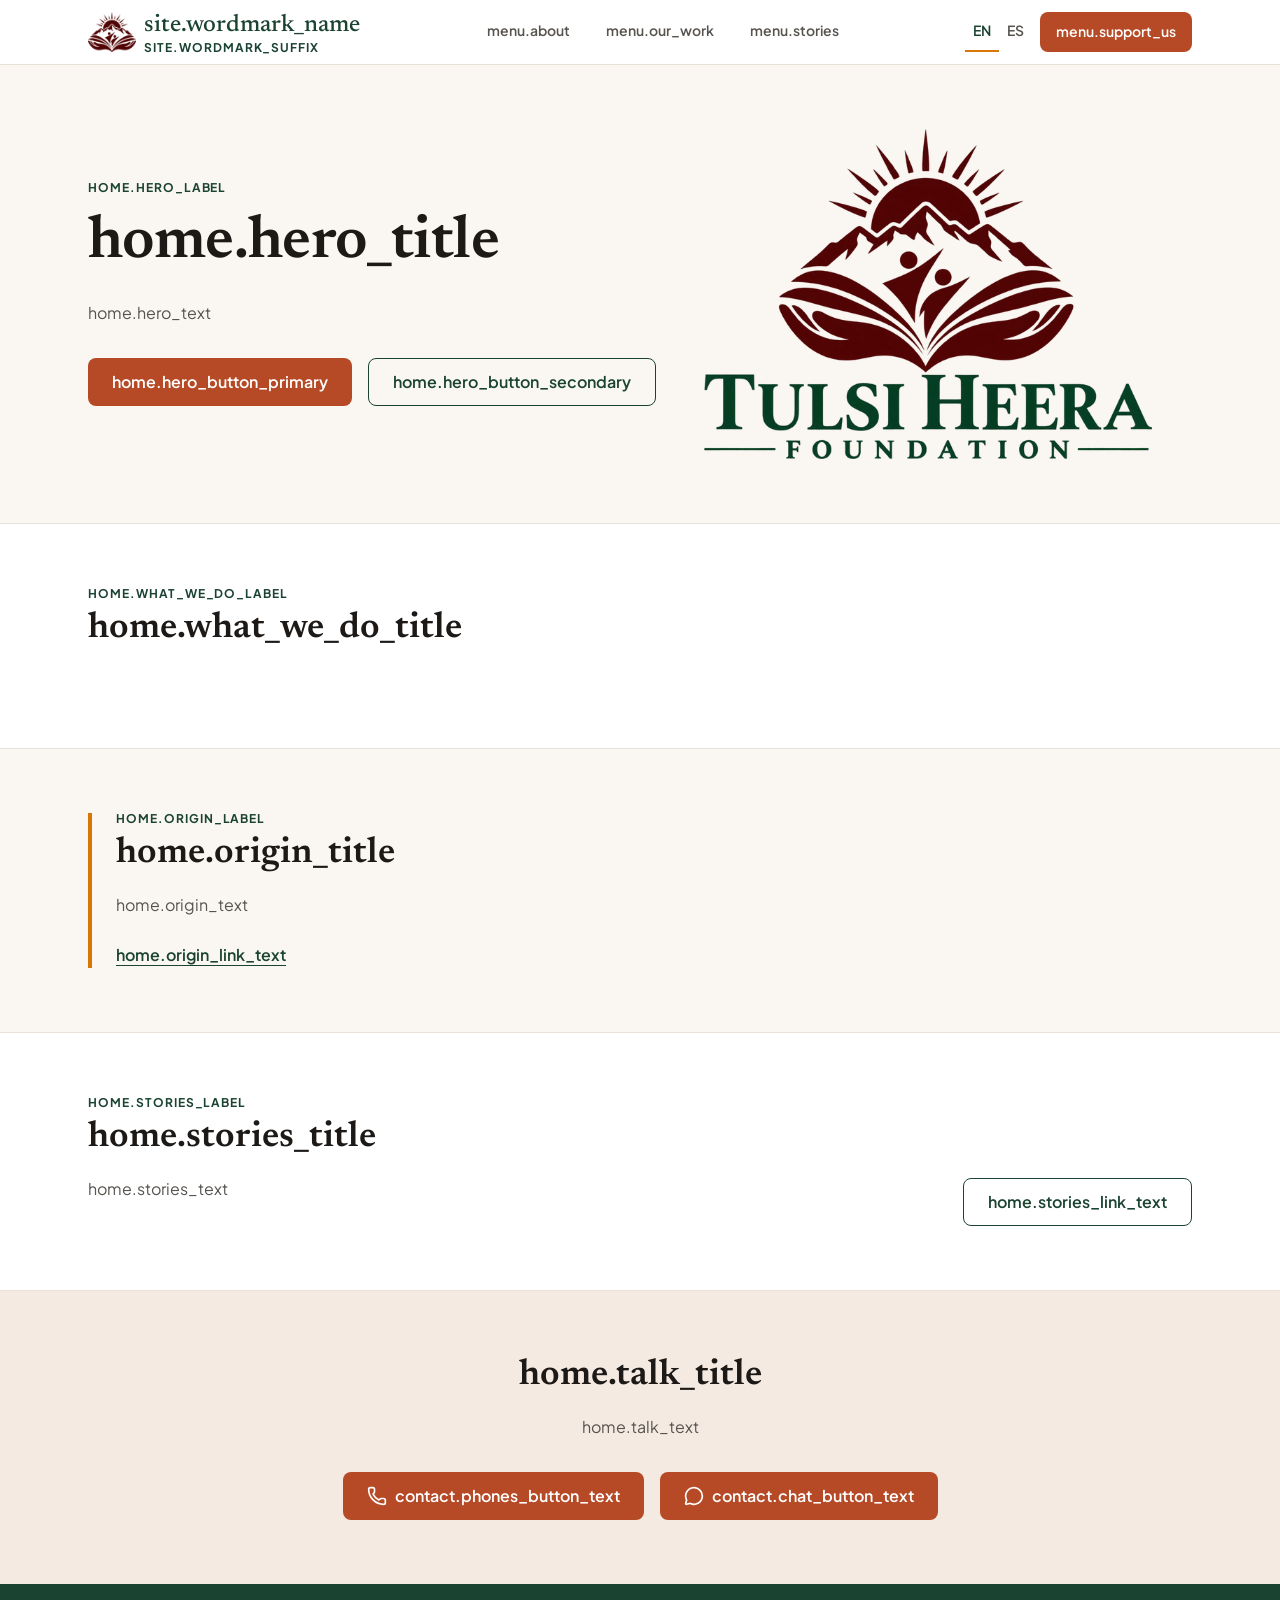
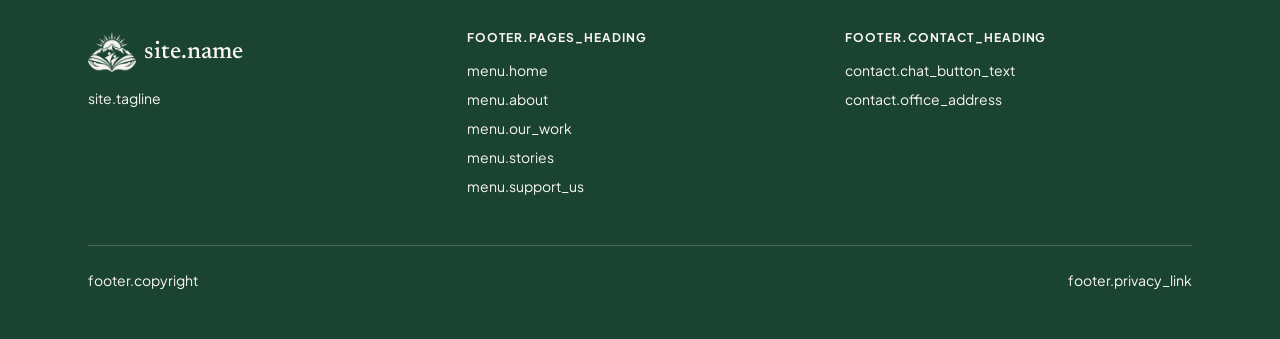
==== commit b9234880: "PIPELINE - deploying build static web site" ====
--- a/index.html
+++ b/index.html
@@ -1 +1 @@
-<!DOCTYPE html><html  lang="en-US"><head><meta charset="utf-8"><meta name="viewport" content="width=device-width, initial-scale=1"><title>Tulsi Heera Foundation · Helping children stay in school</title><link rel="stylesheet" href="/_nuxt/entry.vpAJERbC.css" crossorigin><link rel="preload" as="fetch" crossorigin="anonymous" href="/_payload.json?ee5c95ff-3a36-4773-a8c4-b4946feae6df"><link rel="modulepreload" as="script" crossorigin href="/_nuxt/BURQ5vq6.js"><link rel="modulepreload" as="script" crossorigin href="/_nuxt/BjsXaosO.js"><link rel="modulepreload" as="script" crossorigin href="/_nuxt/BeV0HhjC.js"><link rel="modulepreload" as="script" crossorigin href="/_nuxt/BAfV9BEp.js"><link rel="modulepreload" as="script" crossorigin href="/_nuxt/D6rUqHbB.js"><link rel="modulepreload" as="script" crossorigin href="/_nuxt/t9m5PtP2.js"><link rel="modulepreload" as="script" crossorigin href="/_nuxt/DzZoaMK7.js"><link rel="modulepreload" as="script" crossorigin href="/_nuxt/_gPqDksw.js"><script type="module" src="/_nuxt/BURQ5vq6.js" crossorigin></script><meta name="theme-color" content="#1b4332"><link rel="icon" type="image/png" href="/favicon.png"><link rel="apple-touch-icon" href="/apple-touch-icon.png"><link id="i18n-xd" rel="alternate" href="https://tulsiheerafoundation.com" hreflang="x-default"><link id="i18n-alt-en" rel="alternate" href="https://tulsiheerafoundation.com" hreflang="en"><link id="i18n-alt-en-US" rel="alternate" href="https://tulsiheerafoundation.com" hreflang="en-US"><link id="i18n-alt-es" rel="alternate" href="https://tulsiheerafoundation.com/es" hreflang="es"><link id="i18n-alt-es-ES" rel="alternate" href="https://tulsiheerafoundation.com/es" hreflang="es-ES"><link id="i18n-can" rel="canonical" href="https://tulsiheerafoundation.com"><meta id="i18n-og-url" property="og:url" content="https://tulsiheerafoundation.com"><meta id="i18n-og" property="og:locale" content="en_US"><meta id="i18n-og-alt-es-ES" property="og:locale:alternate" content="es_ES"><meta name="description" content="Since 2015 the Tulsi Heera Foundation has paid school fees for children in Sindhupalchowk, Nepal, who lost their parents or whose families cannot afford school."><meta property="og:title" content="Tulsi Heera Foundation · Helping children stay in school"><meta property="og:description" content="Since 2015 the Tulsi Heera Foundation has paid school fees for children in Sindhupalchowk, Nepal, who lost their parents or whose families cannot afford school."><meta property="og:type" content="website"><meta property="og:site_name" content="Tulsi Heera Foundation"><meta property="og:image" content="https://tulsiheerafoundation.com/og-image.jpg"><meta property="og:image:width" content="1200"><meta property="og:image:height" content="630"><meta property="og:image:alt" content="Tulsi Heera Foundation logo"><meta name="twitter:card" content="summary_large_image"></head><body><div id="__nuxt"><!--[--><div></div><div class="flex min-h-dvh flex-col"><a href="#main" class="sr-only focus:not-sr-only focus:fixed focus:left-4 focus:top-4 focus:z-50 focus:rounded-lg focus:bg-surface-card focus:px-4 focus:py-2 focus:text-sm focus:font-semibold focus:text-brand-pine">Skip to main content</a><header class="sticky top-0 z-40 border-b bg-surface-card"><div class="mx-auto flex h-16 max-w-6xl items-center justify-between gap-2 px-4 sm:px-6"><a aria-current="page" href="/" class="router-link-active router-link-exact-active flex min-w-0 items-center gap-2 rounded-lg" aria-label="Tulsi Heera Foundation, home page"><img src="/logo-emblem.png" alt width="48" height="40" class="h-10 w-12 shrink-0"><span class="flex flex-col"><span class="type-subheading text-brand-pine">Tulsi Heera</span><span class="type-label text-brand-pine">Foundation</span></span></a><nav aria-label="Main" class="hidden items-center gap-1 md:flex"><!--[--><a href="/about" class="flex h-10 items-center border-b-2 border-transparent px-3 text-sm font-semibold text-content-secondary transition-colors hover:text-brand-pine lg:px-4">About</a><a href="/our-work" class="flex h-10 items-center border-b-2 border-transparent px-3 text-sm font-semibold text-content-secondary transition-colors hover:text-brand-pine lg:px-4">Our Work</a><a href="/stories" class="flex h-10 items-center border-b-2 border-transparent px-3 text-sm font-semibold text-content-secondary transition-colors hover:text-brand-pine lg:px-4">Stories</a><!--]--></nav><div class="flex shrink-0 items-center gap-2"><ul aria-label="Language" class="hidden items-center md:flex"><!--[--><li><a aria-current="true" href="/" class="router-link-active router-link-exact-active flex h-10 items-center border-b-2 px-2 text-sm font-semibold transition-colors border-brand-saffron text-brand-pine" hreflang="en"><span class="sr-only" lang="en">English</span><span aria-hidden="true">EN</span></a></li><li><a href="/es" class="flex h-10 items-center border-b-2 px-2 text-sm font-semibold transition-colors border-transparent text-content-secondary hover:text-brand-pine" hreflang="es"><span class="sr-only" lang="es">Español</span><span aria-hidden="true">ES</span></a></li><!--]--></ul><a href="/support-us" class="inline-flex shrink-0 items-center justify-center gap-2 whitespace-nowrap rounded-lg font-semibold transition-colors h-10 px-4 text-sm bg-brand-give text-white hover:bg-brand-give-hover"><!--[-->Support Us<!--]--></a><button type="button" class="flex h-10 w-10 items-center justify-center rounded-lg text-brand-pine transition-colors hover:bg-brand-pine-subtle md:hidden" aria-label="Open menu" aria-expanded="false" aria-controls="mobile-menu"><svg xmlns="http://www.w3.org/2000/svg" width="24" height="24" viewBox="0 0 24 24" fill="none" stroke="currentColor" stroke-width="2" stroke-linecap="round" stroke-linejoin="round" aria-hidden="true" class="lucide lucide-menu-icon lucide-menu"><path d="M4 5h16"></path><path d="M4 12h16"></path><path d="M4 19h16"></path></svg></button></div></div><nav id="mobile-menu" aria-label="Main" class="border-t md:hidden" style="display:none;"><ul class="mx-auto flex max-w-6xl flex-col px-4 py-2 sm:px-6"><!--[--><li><a href="/about" class="flex h-12 items-center rounded-lg border-l-2 border-transparent px-2 text-base font-semibold text-content-primary transition-colors hover:bg-brand-pine-subtle">About</a></li><li><a href="/our-work" class="flex h-12 items-center rounded-lg border-l-2 border-transparent px-2 text-base font-semibold text-content-primary transition-colors hover:bg-brand-pine-subtle">Our Work</a></li><li><a href="/stories" class="flex h-12 items-center rounded-lg border-l-2 border-transparent px-2 text-base font-semibold text-content-primary transition-colors hover:bg-brand-pine-subtle">Stories</a></li><!--]--></ul><div class="mx-auto flex max-w-6xl items-center gap-2 border-t px-4 py-2 sm:px-6"><p id="mobile-language-label" class="type-label px-2 text-content-muted">Language</p><ul aria-labelledby="mobile-language-label" class="flex gap-1"><!--[--><li><a aria-current="true" href="/" class="router-link-active router-link-exact-active flex h-12 items-center rounded-lg px-3 text-base font-semibold transition-colors hover:bg-brand-pine-subtle bg-brand-pine-subtle text-brand-pine" lang="en" hreflang="en">English</a></li><li><a href="/es" class="flex h-12 items-center rounded-lg px-3 text-base font-semibold transition-colors hover:bg-brand-pine-subtle text-content-primary" lang="es" hreflang="es">Español</a></li><!--]--></ul></div></nav></header><main id="main" tabindex="-1" class="flex-1 focus:outline-none"><!--[--><div><section class="py-12 lg:py-16"><div class="mx-auto grid max-w-6xl items-center gap-12 px-4 sm:px-6 lg:grid-cols-2"><div><p class="type-label text-brand-pine">Sindhupalchowk, Nepal · Since 2015</p><h1 class="type-display mt-4">Keeping children in school</h1><p class="type-body mt-6 max-w-prose text-content-secondary">We pay school fees for children who lost their parents or whose families cannot afford school. It started after the 2015 earthquake, and we have kept going ever since.</p><div class="mt-8 flex flex-col gap-4 sm:flex-row"><a href="/support-us" class="inline-flex shrink-0 items-center justify-center gap-2 whitespace-nowrap rounded-lg font-semibold transition-colors h-12 px-6 text-base bg-brand-give text-white hover:bg-brand-give-hover"><!--[-->Support Us<!--]--></a><a href="/our-work" class="inline-flex shrink-0 items-center justify-center gap-2 whitespace-nowrap rounded-lg font-semibold transition-colors h-12 px-6 text-base border border-brand-pine text-brand-pine hover:bg-brand-pine-subtle"><!--[-->See our work<!--]--></a></div></div><img src="/logo-full.webp" alt="Tulsi Heera Foundation logo: a rising sun over mountains, held in two hands" width="640" height="472" class="mx-auto hidden w-full max-w-md lg:block"></div></section><section class="border-y bg-surface-card py-12 lg:py-16"><div class="mx-auto max-w-6xl px-4 sm:px-6"><div class=""><p class="type-label text-brand-pine">What we do</p><h2 class="type-heading mt-2">Two ways we help</h2><!----></div><div class="mt-8 grid gap-6 sm:grid-cols-2"><!--[--><article class="flex flex-col rounded-xl border bg-surface-page p-6"><svg xmlns="http://www.w3.org/2000/svg" width="32" height="32" viewBox="0 0 24 24" fill="none" stroke="currentColor" stroke-width="1.8" stroke-linecap="round" stroke-linejoin="round" class="lucide text-brand-saffron lucide-life-buoy-icon lucide-life-buoy text-brand-saffron" aria-hidden="true"><circle cx="12" cy="12" r="10"></circle><path d="m4.93 4.93 4.24 4.24"></path><path d="m14.83 9.17 4.24-4.24"></path><path d="m14.83 14.83 4.24 4.24"></path><path d="m9.17 14.83-4.24 4.24"></path><circle cx="12" cy="12" r="4"></circle></svg><h3 class="type-subheading mt-4">Help when disasters hit</h3><p class="type-body mt-2 flex-1 text-content-secondary">When an earthquake, flood or landslide hits a community we know, we help where we can.</p><a href="/our-work#relief" class="mt-4 self-start rounded-lg font-semibold text-brand-pine underline underline-offset-4 hover:text-brand-pine-hover">Read more</a></article><article class="flex flex-col rounded-xl border bg-surface-page p-6"><svg xmlns="http://www.w3.org/2000/svg" width="32" height="32" viewBox="0 0 24 24" fill="none" stroke="currentColor" stroke-width="1.8" stroke-linecap="round" stroke-linejoin="round" class="lucide text-brand-saffron lucide-graduation-cap-icon lucide-graduation-cap text-brand-saffron" aria-hidden="true"><path d="M21.42 10.922a1 1 0 0 0-.019-1.838L12.83 5.18a2 2 0 0 0-1.66 0L2.6 9.08a1 1 0 0 0 0 1.832l8.57 3.908a2 2 0 0 0 1.66 0z"></path><path d="M22 10v6"></path><path d="M6 12.5V16a6 3 0 0 0 12 0v-3.5"></path></svg><h3 class="type-subheading mt-4">School scholarships</h3><p class="type-body mt-2 flex-1 text-content-secondary">We pay the yearly school fees for children in need, so they can keep going to school.</p><a href="/our-work#scholarships" class="mt-4 self-start rounded-lg font-semibold text-brand-pine underline underline-offset-4 hover:text-brand-pine-hover">How it works</a></article><!--]--></div></div></section><section class="py-12 lg:py-16"><div class="mx-auto max-w-6xl px-4 sm:px-6"><div class="border-l-4 border-brand-saffron pl-6"><div class=""><p class="type-label text-brand-pine">How it started</p><h2 class="type-heading mt-2">It began with a visit after the 2015 earthquake</h2><p class="type-body mt-4 max-w-prose text-content-secondary">We collected what money we could and went to Chautara in Sindhupalchowk, one of the worst-hit areas. Many children had lost their families and were living with relatives who could not afford to send them to school. So we started paying for their schooling.</p></div><a href="/about" class="mt-6 inline-block rounded-lg font-semibold text-brand-pine underline underline-offset-4 hover:text-brand-pine-hover">Read our story</a></div></div></section><section class="border-y bg-surface-card py-12 lg:py-16"><div class="mx-auto flex max-w-6xl flex-col gap-8 px-4 sm:px-6 md:flex-row md:items-end md:justify-between"><div><div class=""><p class="type-label text-brand-pine">Stories</p><h2 class="type-heading mt-2">Meet Rabin and Devi</h2><p class="type-body mt-4 max-w-prose text-content-secondary">Two of the children whose schooling we support.</p></div><ul class="mt-6 flex gap-6"><!--[--><li class="flex flex-col gap-2"><img src="/images/stories/devi.webp" alt="Devi in a red dress and a gold necklace. Her face is blurred to protect her privacy." width="128" height="128" loading="lazy" class="h-24 w-24 rounded-xl border object-cover object-center sm:h-32 sm:w-32"><span class="type-subheading">Devi</span></li><li class="flex flex-col gap-2"><img src="/images/stories/rabin.webp" alt="Rabin in his school uniform. His face is blurred to protect his privacy." width="128" height="128" loading="lazy" class="h-24 w-24 rounded-xl border object-cover object-center sm:h-32 sm:w-32"><span class="type-subheading">Rabin</span></li><!--]--></ul></div><a href="/stories" class="inline-flex shrink-0 items-center justify-center gap-2 whitespace-nowrap rounded-lg font-semibold transition-colors h-12 px-6 text-base border border-brand-pine text-brand-pine hover:bg-brand-pine-subtle self-start md:self-auto"><!--[-->Read their stories<!--]--></a></div></section><section class="bg-brand-give-subtle py-12 lg:py-16"><div class="mx-auto max-w-6xl px-4 sm:px-6"><div class="mx-auto max-w-2xl text-center"><!----><h2 class="type-heading">The simplest way to help is to talk to us</h2><p class="type-body mt-4 max-w-prose text-content-secondary mx-auto">We do not take online payments. Call or message us on WhatsApp and we will explain how your support reaches the children.</p></div><div class="mt-8"><!--[--><div class="flex flex-col gap-4 sm:flex-row sm:justify-center"><a href="tel:+9779863020503" rel="noopener noreferrer" class="inline-flex shrink-0 items-center justify-center gap-2 whitespace-nowrap rounded-lg font-semibold transition-colors h-12 px-6 text-base bg-brand-give text-white hover:bg-brand-give-hover"><!--[--><svg xmlns="http://www.w3.org/2000/svg" width="20" height="20" viewBox="0 0 24 24" fill="none" stroke="currentColor" stroke-width="2" stroke-linecap="round" stroke-linejoin="round" aria-hidden="true" class="lucide lucide-phone-icon lucide-phone"><path d="M13.832 16.568a1 1 0 0 0 1.213-.303l.355-.465A2 2 0 0 1 17 15h3a2 2 0 0 1 2 2v3a2 2 0 0 1-2 2A18 18 0 0 1 2 4a2 2 0 0 1 2-2h3a2 2 0 0 1 2 2v3a2 2 0 0 1-.8 1.6l-.468.351a1 1 0 0 0-.292 1.233 14 14 0 0 0 6.392 6.384"></path></svg> Call us<!--]--></a><a href="https://wa.me/9779863020503?text=Hello%2C%20I%20would%20like%20to%20support%20the%20Tulsi%20Heera%20Foundation." rel="noopener" target="_blank" class="inline-flex shrink-0 items-center justify-center gap-2 whitespace-nowrap rounded-lg font-semibold transition-colors h-12 px-6 text-base bg-brand-give text-white hover:bg-brand-give-hover"><!--[--><svg xmlns="http://www.w3.org/2000/svg" width="20" height="20" viewBox="0 0 24 24" fill="none" stroke="currentColor" stroke-width="2" stroke-linecap="round" stroke-linejoin="round" aria-hidden="true" class="lucide lucide-message-circle-icon lucide-message-circle"><path d="M2.992 16.342a2 2 0 0 1 .094 1.167l-1.065 3.29a1 1 0 0 0 1.236 1.168l3.413-.998a2 2 0 0 1 1.099.092 10 10 0 1 0-4.777-4.719"></path></svg> WhatsApp us<!--]--></a></div><!--]--></div></div></section></div><!--]--></main><footer class="bg-brand-pine py-12 text-content-inverse"><div class="mx-auto grid max-w-6xl gap-8 px-4 sm:px-6 md:grid-cols-3"><div><div class="flex items-center gap-2"><img src="/logo-emblem-inverse.png" alt="" width="48" height="40" class="h-10 w-12"><p class="type-subheading">Tulsi Heera Foundation</p></div><p class="type-small mt-4 max-w-xs">Helping children in Sindhupalchowk stay in school since 2015.</p></div><nav aria-label="Pages"><h2 class="type-label">Pages</h2><ul class="type-small mt-4 flex flex-col gap-2"><!--[--><li><a aria-current="page" href="/" class="router-link-active router-link-exact-active rounded-lg underline-offset-4 hover:underline focus-visible:outline-brand-saffron">Home</a></li><li><a href="/about" class="rounded-lg underline-offset-4 hover:underline focus-visible:outline-brand-saffron">About</a></li><li><a href="/our-work" class="rounded-lg underline-offset-4 hover:underline focus-visible:outline-brand-saffron">Our Work</a></li><li><a href="/stories" class="rounded-lg underline-offset-4 hover:underline focus-visible:outline-brand-saffron">Stories</a></li><li><a href="/support-us" class="rounded-lg underline-offset-4 hover:underline focus-visible:outline-brand-saffron">Support Us</a></li><!--]--></ul></nav><div><h2 class="type-label">Contact</h2><ul class="type-small mt-4 flex flex-col gap-2"><li><a href="tel:+9779863020503" class="rounded-lg underline-offset-4 hover:underline focus-visible:outline-brand-saffron">+977 986-302-0503</a> (calls and WhatsApp) </li><li><a href="tel:+9779856064364" class="rounded-lg underline-offset-4 hover:underline focus-visible:outline-brand-saffron">+977 985-606-4364</a> (calls only) </li><li><a href="https://wa.me/9779863020503?text=Hello%2C%20I%20would%20like%20to%20support%20the%20Tulsi%20Heera%20Foundation." target="_blank" rel="noopener" class="rounded-lg underline-offset-4 hover:underline focus-visible:outline-brand-saffron">WhatsApp us</a></li><li>Ward No. 5, Kathmandu, Nepal</li></ul></div></div><div class="mx-auto mt-12 max-w-6xl px-4 sm:px-6"><div class="type-small flex flex-col items-start gap-2 border-t border-content-inverse/20 pt-6 sm:flex-row sm:justify-between"><p>© 2015 Tulsi Heera Foundation</p><a href="/privacy" class="rounded-lg underline-offset-4 hover:underline focus-visible:outline-brand-saffron">Privacy and cookies</a></div></div></footer></div><!--]--></div><div id="teleports"></div><script>window.__NUXT__={};window.__NUXT__.config={public:{siteUrl:"https://tulsiheerafoundation.com",i18n:{baseUrl:"https://tulsiheerafoundation.com",defaultLocale:"en",rootRedirect:"",redirectStatusCode:302,skipSettingLocaleOnNavigate:false,locales:[{code:"en",language:"en-US",name:"English"},{code:"es",language:"es-ES",name:"Español"}],detectBrowserLanguage:false,experimental:{localeDetector:"",typedPages:true,typedOptionsAndMessages:false,alternateLinkCanonicalQueries:true,devCache:false,cacheLifetime:"",stripMessagesPayload:false,preload:false,strictSeo:false,nitroContextDetection:true,httpCacheDuration:10},domainLocales:{en:{domain:""},es:{domain:""}}}},app:{baseURL:"/",buildId:"ee5c95ff-3a36-4773-a8c4-b4946feae6df",buildAssetsDir:"/_nuxt/",cdnURL:""}}</script><script type="application/json" data-nuxt-data="nuxt-app" data-ssr="true" id="__NUXT_DATA__" data-src="/_payload.json?ee5c95ff-3a36-4773-a8c4-b4946feae6df">[{"state":1,"once":10,"_errors":11,"serverRendered":6,"path":13,"prerenderedAt":14},["Reactive",2],{"$si18n:cached-locale-configs":3,"$si18n:resolved-locale":9},{"en":4,"es":7},{"fallbacks":5,"cacheable":6},[],true,{"fallbacks":8,"cacheable":6},[],"",["Set"],["ShallowReactive",12],{},"\u002F",1794672537027]</script></body></html>+<!DOCTYPE html><html  lang="en-US"><head><meta charset="utf-8"><meta name="viewport" content="width=device-width, initial-scale=1"><title>home.seo_title · site.name</title><link rel="stylesheet" href="/_nuxt/entry.vpAJERbC.css" crossorigin><link rel="preload" as="fetch" crossorigin="anonymous" href="/_payload.json?c40b5eb9-72dd-4e8e-b1b0-073287c12570"><link rel="modulepreload" as="script" crossorigin href="/_nuxt/CNVXKabp.js"><link rel="modulepreload" as="script" crossorigin href="/_nuxt/D72qsDX_.js"><link rel="modulepreload" as="script" crossorigin href="/_nuxt/qtDLpdRT.js"><link rel="modulepreload" as="script" crossorigin href="/_nuxt/DHuKQ5xo.js"><link rel="modulepreload" as="script" crossorigin href="/_nuxt/DB8yN_5c.js"><link rel="modulepreload" as="script" crossorigin href="/_nuxt/DPJIfkNE.js"><link rel="modulepreload" as="script" crossorigin href="/_nuxt/59Vla5wc.js"><link rel="modulepreload" as="script" crossorigin href="/_nuxt/Cc8e2kpd.js"><link rel="modulepreload" as="script" crossorigin href="/_nuxt/D35XYTRj.js"><script type="module" src="/_nuxt/CNVXKabp.js" crossorigin></script><meta name="theme-color" content="#1b4332"><link rel="icon" type="image/png" href="/favicon.png"><link rel="apple-touch-icon" href="/apple-touch-icon.png"><link id="i18n-xd" rel="alternate" href="https://tulsiheerafoundation.com" hreflang="x-default"><link id="i18n-alt-en" rel="alternate" href="https://tulsiheerafoundation.com" hreflang="en"><link id="i18n-alt-en-US" rel="alternate" href="https://tulsiheerafoundation.com" hreflang="en-US"><link id="i18n-alt-es" rel="alternate" href="https://tulsiheerafoundation.com/es" hreflang="es"><link id="i18n-alt-es-ES" rel="alternate" href="https://tulsiheerafoundation.com/es" hreflang="es-ES"><link id="i18n-can" rel="canonical" href="https://tulsiheerafoundation.com"><meta id="i18n-og-url" property="og:url" content="https://tulsiheerafoundation.com"><meta id="i18n-og" property="og:locale" content="en_US"><meta id="i18n-og-alt-es-ES" property="og:locale:alternate" content="es_ES"><meta name="description" content="home.seo_description"><meta property="og:title" content="home.seo_title · site.name"><meta property="og:description" content="home.seo_description"><meta property="og:type" content="website"><meta property="og:site_name" content="site.name"><meta property="og:image" content="https://tulsiheerafoundation.com/og-image.jpg"><meta property="og:image:width" content="1200"><meta property="og:image:height" content="630"><meta property="og:image:alt" content="site.share_image_alt"><meta name="twitter:card" content="summary_large_image"></head><body><div id="__nuxt"><!--[--><div></div><div class="flex min-h-dvh flex-col"><a href="#main" class="sr-only focus:not-sr-only focus:fixed focus:left-4 focus:top-4 focus:z-50 focus:rounded-lg focus:bg-surface-card focus:px-4 focus:py-2 focus:text-sm focus:font-semibold focus:text-brand-pine">site.skip_to_content</a><header class="sticky top-0 z-40 border-b bg-surface-card"><div class="mx-auto flex h-16 max-w-6xl items-center justify-between gap-2 px-4 sm:px-6"><a aria-current="page" href="/" class="router-link-active router-link-exact-active flex min-w-0 items-center gap-2 rounded-lg" aria-label="menu.home_link_label"><img src="/logo-emblem.png" alt width="48" height="40" class="h-10 w-12 shrink-0"><span class="flex flex-col"><span class="type-subheading text-brand-pine">site.wordmark_name</span><span class="type-label text-brand-pine">site.wordmark_suffix</span></span></a><nav aria-label="menu.main_menu_label" class="hidden items-center gap-1 md:flex"><!--[--><a href="/about" class="flex h-10 items-center border-b-2 border-transparent px-3 text-sm font-semibold text-content-secondary transition-colors hover:text-brand-pine lg:px-4">menu.about</a><a href="/our-work" class="flex h-10 items-center border-b-2 border-transparent px-3 text-sm font-semibold text-content-secondary transition-colors hover:text-brand-pine lg:px-4">menu.our_work</a><a href="/stories" class="flex h-10 items-center border-b-2 border-transparent px-3 text-sm font-semibold text-content-secondary transition-colors hover:text-brand-pine lg:px-4">menu.stories</a><!--]--></nav><div class="flex shrink-0 items-center gap-2"><ul aria-label="menu.language_label" class="hidden items-center md:flex"><!--[--><li><a aria-current="true" href="/" class="router-link-active router-link-exact-active flex h-10 items-center border-b-2 px-2 text-sm font-semibold transition-colors border-brand-saffron text-brand-pine" hreflang="en"><span class="sr-only" lang="en">English</span><span aria-hidden="true">EN</span></a></li><li><a href="/es" class="flex h-10 items-center border-b-2 px-2 text-sm font-semibold transition-colors border-transparent text-content-secondary hover:text-brand-pine" hreflang="es"><span class="sr-only" lang="es">Español</span><span aria-hidden="true">ES</span></a></li><!--]--></ul><a href="/support-us" class="inline-flex shrink-0 items-center justify-center gap-2 whitespace-nowrap rounded-lg font-semibold transition-colors h-10 px-4 text-sm bg-brand-give text-white hover:bg-brand-give-hover"><!--[-->menu.support_us<!--]--></a><button type="button" class="flex h-10 w-10 items-center justify-center rounded-lg text-brand-pine transition-colors hover:bg-brand-pine-subtle md:hidden" aria-label="menu.open_menu" aria-expanded="false" aria-controls="mobile-menu"><svg xmlns="http://www.w3.org/2000/svg" width="24" height="24" viewBox="0 0 24 24" fill="none" stroke="currentColor" stroke-width="2" stroke-linecap="round" stroke-linejoin="round" aria-hidden="true" class="lucide lucide-menu-icon lucide-menu"><path d="M4 5h16"></path><path d="M4 12h16"></path><path d="M4 19h16"></path></svg></button></div></div><nav id="mobile-menu" aria-label="menu.main_menu_label" class="border-t md:hidden" style="display:none;"><ul class="mx-auto flex max-w-6xl flex-col px-4 py-2 sm:px-6"><!--[--><li><a href="/about" class="flex h-12 items-center rounded-lg border-l-2 border-transparent px-2 text-base font-semibold text-content-primary transition-colors hover:bg-brand-pine-subtle">menu.about</a></li><li><a href="/our-work" class="flex h-12 items-center rounded-lg border-l-2 border-transparent px-2 text-base font-semibold text-content-primary transition-colors hover:bg-brand-pine-subtle">menu.our_work</a></li><li><a href="/stories" class="flex h-12 items-center rounded-lg border-l-2 border-transparent px-2 text-base font-semibold text-content-primary transition-colors hover:bg-brand-pine-subtle">menu.stories</a></li><!--]--></ul><div class="mx-auto flex max-w-6xl items-center gap-2 border-t px-4 py-2 sm:px-6"><p id="mobile-language-label" class="type-label px-2 text-content-muted">menu.language_label</p><ul aria-labelledby="mobile-language-label" class="flex gap-1"><!--[--><li><a aria-current="true" href="/" class="router-link-active router-link-exact-active flex h-12 items-center rounded-lg px-3 text-base font-semibold transition-colors hover:bg-brand-pine-subtle bg-brand-pine-subtle text-brand-pine" lang="en" hreflang="en">English</a></li><li><a href="/es" class="flex h-12 items-center rounded-lg px-3 text-base font-semibold transition-colors hover:bg-brand-pine-subtle text-content-primary" lang="es" hreflang="es">Español</a></li><!--]--></ul></div></nav></header><main id="main" tabindex="-1" class="flex-1 focus:outline-none"><!--[--><div><section class="py-12 lg:py-16"><div class="mx-auto grid max-w-6xl items-center gap-12 px-4 sm:px-6 lg:grid-cols-2"><div><p class="type-label text-brand-pine">home.hero_label</p><h1 class="type-display mt-4">home.hero_title</h1><p class="type-body mt-6 max-w-prose text-content-secondary">home.hero_text</p><div class="mt-8 flex flex-col gap-4 sm:flex-row"><a href="/support-us" class="inline-flex shrink-0 items-center justify-center gap-2 whitespace-nowrap rounded-lg font-semibold transition-colors h-12 px-6 text-base bg-brand-give text-white hover:bg-brand-give-hover"><!--[-->home.hero_button_primary<!--]--></a><a href="/our-work" class="inline-flex shrink-0 items-center justify-center gap-2 whitespace-nowrap rounded-lg font-semibold transition-colors h-12 px-6 text-base border border-brand-pine text-brand-pine hover:bg-brand-pine-subtle"><!--[-->home.hero_button_secondary<!--]--></a></div></div><img src="/logo-full.webp" alt="home.hero_logo_alt" width="640" height="472" class="mx-auto hidden w-full max-w-md lg:block"></div></section><section class="border-y bg-surface-card py-12 lg:py-16"><div class="mx-auto max-w-6xl px-4 sm:px-6"><div class=""><p class="type-label text-brand-pine">home.what_we_do_label</p><h2 class="type-heading mt-2">home.what_we_do_title</h2><!----></div><div class="mt-8 grid gap-6 sm:grid-cols-2"><!--[--><!--]--></div></div></section><section class="py-12 lg:py-16"><div class="mx-auto max-w-6xl px-4 sm:px-6"><div class="border-l-4 border-brand-saffron pl-6"><div class=""><p class="type-label text-brand-pine">home.origin_label</p><h2 class="type-heading mt-2">home.origin_title</h2><p class="type-body mt-4 max-w-prose text-content-secondary">home.origin_text</p></div><a href="/about" class="mt-6 inline-block rounded-lg font-semibold text-brand-pine underline underline-offset-4 hover:text-brand-pine-hover">home.origin_link_text</a></div></div></section><section class="border-y bg-surface-card py-12 lg:py-16"><div class="mx-auto flex max-w-6xl flex-col gap-8 px-4 sm:px-6 md:flex-row md:items-end md:justify-between"><div><div class=""><p class="type-label text-brand-pine">home.stories_label</p><h2 class="type-heading mt-2">home.stories_title</h2><p class="type-body mt-4 max-w-prose text-content-secondary">home.stories_text</p></div><ul class="mt-6 flex gap-6"><!--[--><!--]--></ul></div><a href="/stories" class="inline-flex shrink-0 items-center justify-center gap-2 whitespace-nowrap rounded-lg font-semibold transition-colors h-12 px-6 text-base border border-brand-pine text-brand-pine hover:bg-brand-pine-subtle self-start md:self-auto"><!--[-->home.stories_link_text<!--]--></a></div></section><section class="bg-brand-give-subtle py-12 lg:py-16"><div class="mx-auto max-w-6xl px-4 sm:px-6"><div class="mx-auto max-w-2xl text-center"><!----><h2 class="type-heading">home.talk_title</h2><p class="type-body mt-4 max-w-prose text-content-secondary mx-auto">home.talk_text</p></div><div class="mt-8"><!--[--><div class="flex flex-col gap-4 sm:flex-row sm:justify-center"><a href="tel:+" rel="noopener noreferrer" class="inline-flex shrink-0 items-center justify-center gap-2 whitespace-nowrap rounded-lg font-semibold transition-colors h-12 px-6 text-base bg-brand-give text-white hover:bg-brand-give-hover"><!--[--><svg xmlns="http://www.w3.org/2000/svg" width="20" height="20" viewBox="0 0 24 24" fill="none" stroke="currentColor" stroke-width="2" stroke-linecap="round" stroke-linejoin="round" aria-hidden="true" class="lucide lucide-phone-icon lucide-phone"><path d="M13.832 16.568a1 1 0 0 0 1.213-.303l.355-.465A2 2 0 0 1 17 15h3a2 2 0 0 1 2 2v3a2 2 0 0 1-2 2A18 18 0 0 1 2 4a2 2 0 0 1 2-2h3a2 2 0 0 1 2 2v3a2 2 0 0 1-.8 1.6l-.468.351a1 1 0 0 0-.292 1.233 14 14 0 0 0 6.392 6.384"></path></svg> contact.phones_button_text<!--]--></a><a href="https://wa.me/?text=contact.chat_message" rel="noopener" target="_blank" class="inline-flex shrink-0 items-center justify-center gap-2 whitespace-nowrap rounded-lg font-semibold transition-colors h-12 px-6 text-base bg-brand-give text-white hover:bg-brand-give-hover"><!--[--><svg xmlns="http://www.w3.org/2000/svg" width="20" height="20" viewBox="0 0 24 24" fill="none" stroke="currentColor" stroke-width="2" stroke-linecap="round" stroke-linejoin="round" aria-hidden="true" class="lucide lucide-message-circle-icon lucide-message-circle"><path d="M2.992 16.342a2 2 0 0 1 .094 1.167l-1.065 3.29a1 1 0 0 0 1.236 1.168l3.413-.998a2 2 0 0 1 1.099.092 10 10 0 1 0-4.777-4.719"></path></svg> contact.chat_button_text<!--]--></a></div><!--]--></div></div></section></div><!--]--></main><footer class="bg-brand-pine py-12 text-content-inverse"><div class="mx-auto grid max-w-6xl gap-8 px-4 sm:px-6 md:grid-cols-3"><div><div class="flex items-center gap-2"><img src="/logo-emblem-inverse.png" alt="" width="48" height="40" class="h-10 w-12"><p class="type-subheading">site.name</p></div><p class="type-small mt-4 max-w-xs">site.tagline</p></div><nav aria-label="footer.pages_heading"><h2 class="type-label">footer.pages_heading</h2><ul class="type-small mt-4 flex flex-col gap-2"><!--[--><li><a aria-current="page" href="/" class="router-link-active router-link-exact-active rounded-lg underline-offset-4 hover:underline focus-visible:outline-brand-saffron">menu.home</a></li><li><a href="/about" class="rounded-lg underline-offset-4 hover:underline focus-visible:outline-brand-saffron">menu.about</a></li><li><a href="/our-work" class="rounded-lg underline-offset-4 hover:underline focus-visible:outline-brand-saffron">menu.our_work</a></li><li><a href="/stories" class="rounded-lg underline-offset-4 hover:underline focus-visible:outline-brand-saffron">menu.stories</a></li><li><a href="/support-us" class="rounded-lg underline-offset-4 hover:underline focus-visible:outline-brand-saffron">menu.support_us</a></li><!--]--></ul></nav><div><h2 class="type-label">footer.contact_heading</h2><ul class="type-small mt-4 flex flex-col gap-2"><!--[--><!--]--><li><a href="https://wa.me/?text=contact.chat_message" target="_blank" rel="noopener" class="rounded-lg underline-offset-4 hover:underline focus-visible:outline-brand-saffron">contact.chat_button_text</a></li><li>contact.office_address</li></ul></div></div><div class="mx-auto mt-12 max-w-6xl px-4 sm:px-6"><div class="type-small flex flex-col items-start gap-2 border-t border-content-inverse/20 pt-6 sm:flex-row sm:justify-between"><p>footer.copyright</p><a href="/privacy" class="rounded-lg underline-offset-4 hover:underline focus-visible:outline-brand-saffron">footer.privacy_link</a></div></div></footer></div><!--]--></div><div id="teleports"></div><script>window.__NUXT__={};window.__NUXT__.config={public:{siteUrl:"https://tulsiheerafoundation.com",i18n:{baseUrl:"https://tulsiheerafoundation.com",defaultLocale:"en",rootRedirect:"",redirectStatusCode:302,skipSettingLocaleOnNavigate:false,locales:[{code:"en",language:"en-US",name:"English"},{code:"es",language:"es-ES",name:"Español"}],detectBrowserLanguage:false,experimental:{localeDetector:"",typedPages:true,typedOptionsAndMessages:false,alternateLinkCanonicalQueries:true,devCache:false,cacheLifetime:"",stripMessagesPayload:false,preload:false,strictSeo:false,nitroContextDetection:true,httpCacheDuration:10},domainLocales:{en:{domain:""},es:{domain:""}}}},app:{baseURL:"/",buildId:"c40b5eb9-72dd-4e8e-b1b0-073287c12570",buildAssetsDir:"/_nuxt/",cdnURL:""}}</script><script type="application/json" data-nuxt-data="nuxt-app" data-ssr="true" id="__NUXT_DATA__" data-src="/_payload.json?c40b5eb9-72dd-4e8e-b1b0-073287c12570">[{"state":1,"once":10,"_errors":11,"serverRendered":6,"path":13,"prerenderedAt":14},["Reactive",2],{"$si18n:cached-locale-configs":3,"$si18n:resolved-locale":9},{"en":4,"es":7},{"fallbacks":5,"cacheable":6},[],true,{"fallbacks":8,"cacheable":6},[],"",["Set"],["ShallowReactive",12],{},"\u002F",1795012948797]</script></body></html>
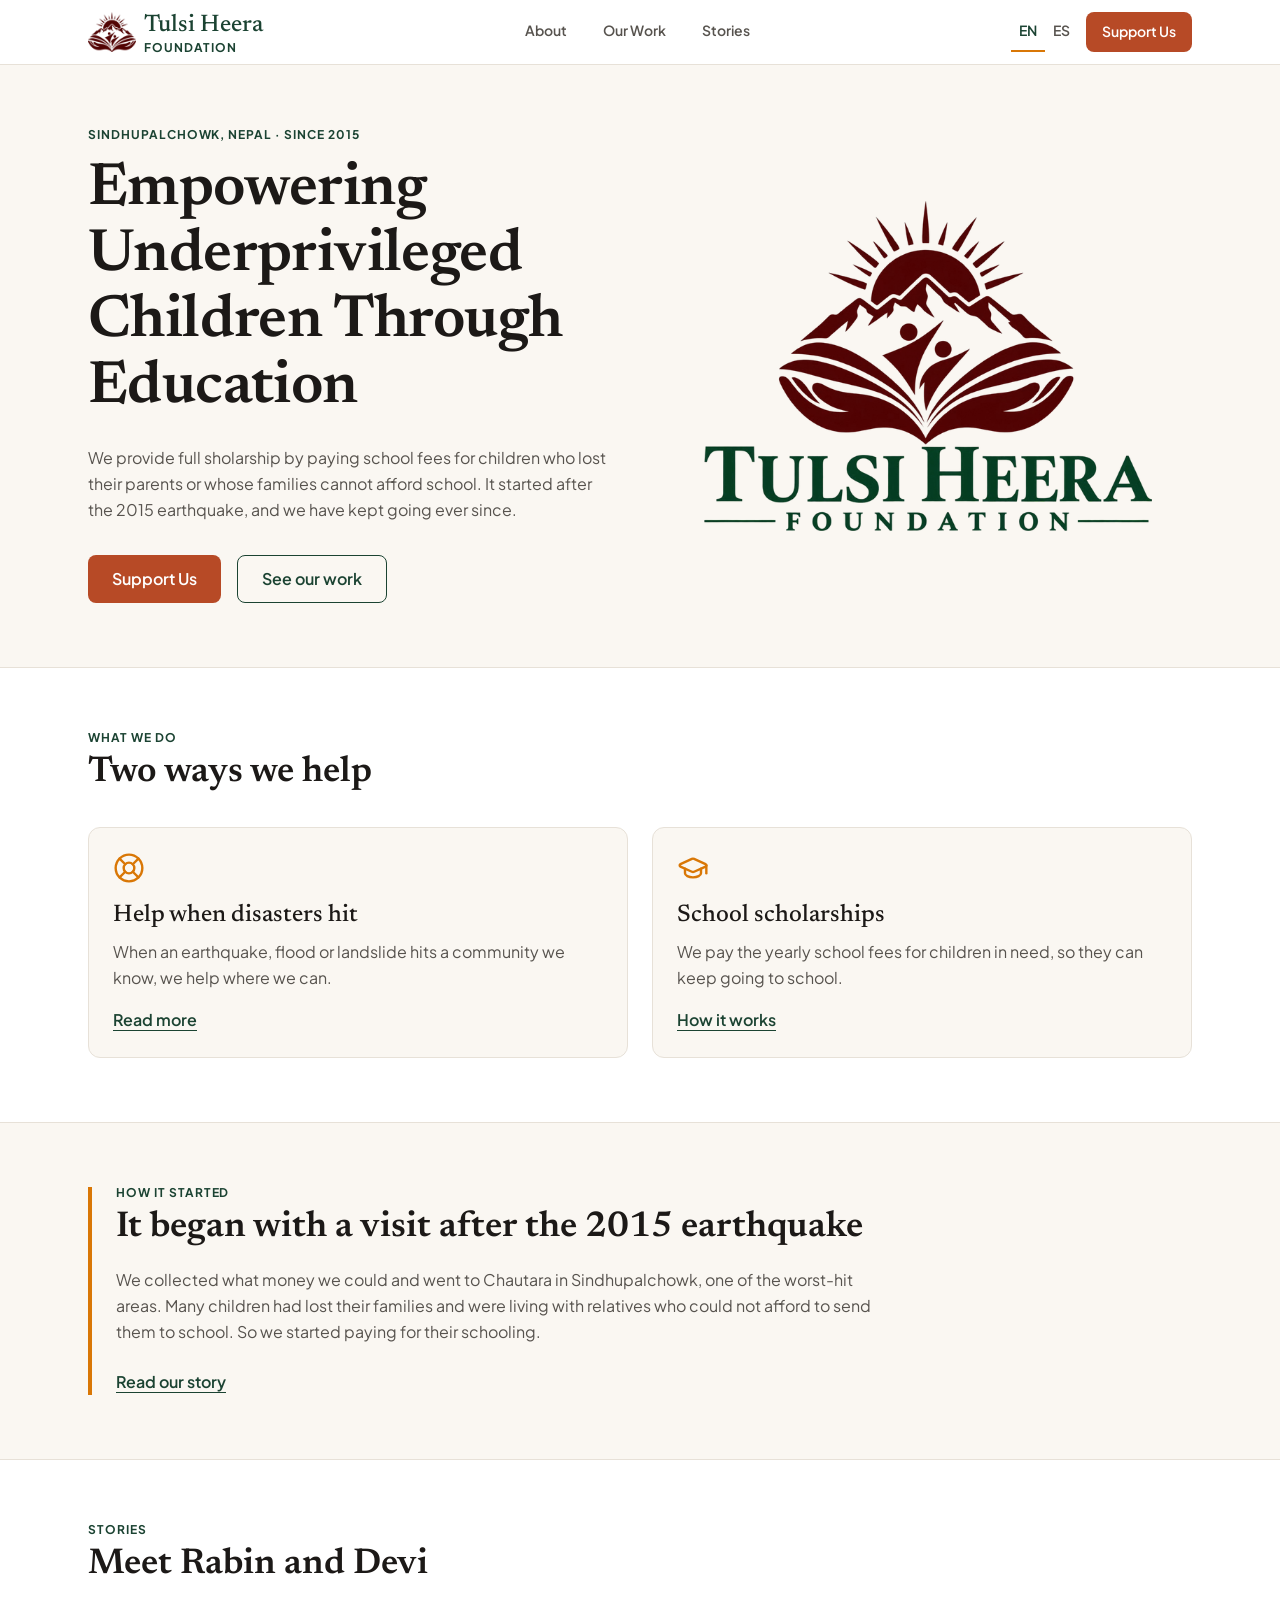
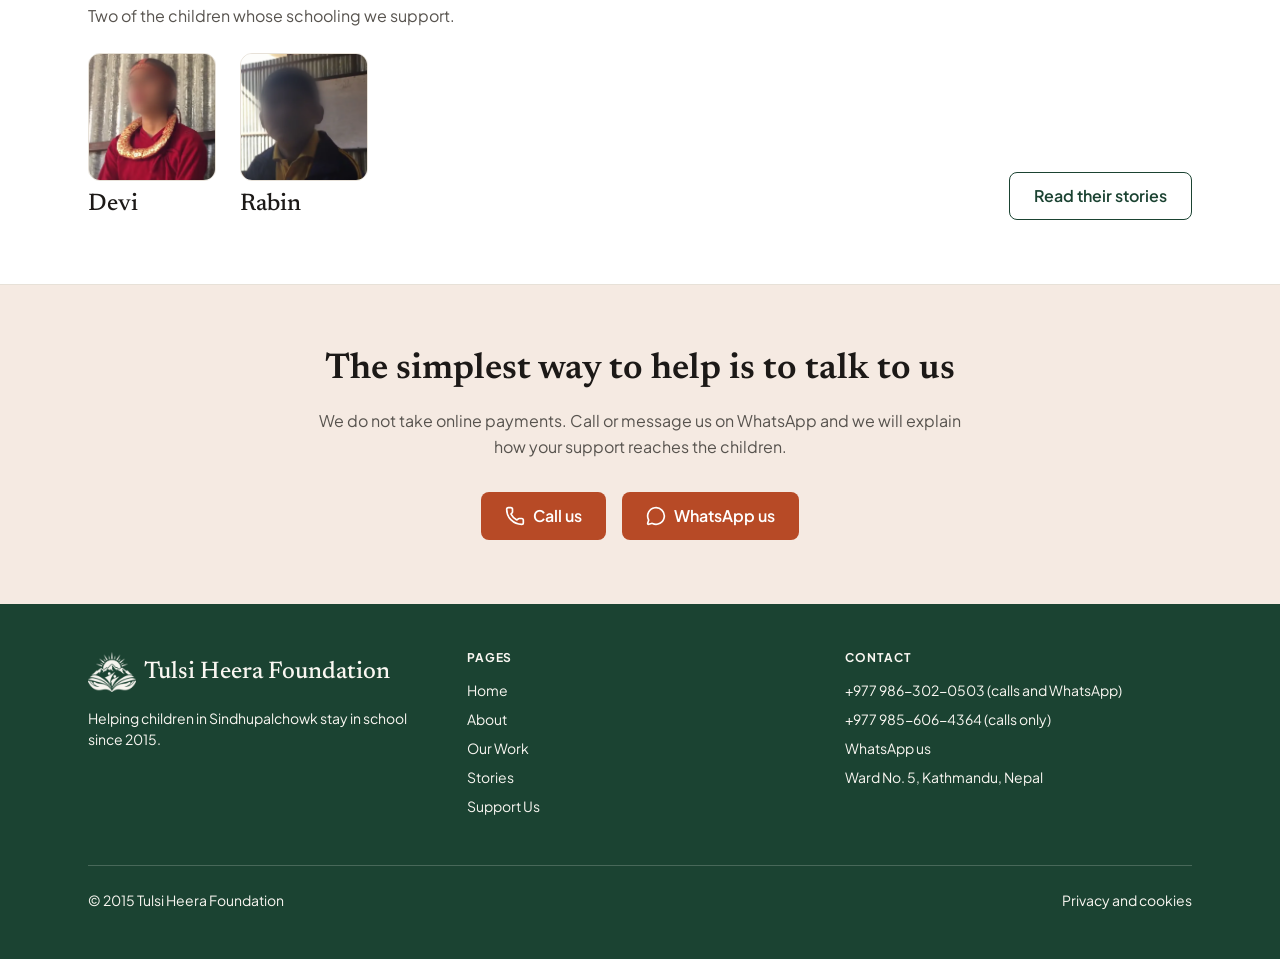
==== commit dd6785bf: "PIPELINE - deploying build static web site" ====
--- a/index.html
+++ b/index.html
@@ -1 +1 @@
-<!DOCTYPE html><html  lang="en-US"><head><meta charset="utf-8"><meta name="viewport" content="width=device-width, initial-scale=1"><title>home.seo_title · site.name</title><link rel="stylesheet" href="/_nuxt/entry.vpAJERbC.css" crossorigin><link rel="preload" as="fetch" crossorigin="anonymous" href="/_payload.json?c40b5eb9-72dd-4e8e-b1b0-073287c12570"><link rel="modulepreload" as="script" crossorigin href="/_nuxt/CNVXKabp.js"><link rel="modulepreload" as="script" crossorigin href="/_nuxt/D72qsDX_.js"><link rel="modulepreload" as="script" crossorigin href="/_nuxt/qtDLpdRT.js"><link rel="modulepreload" as="script" crossorigin href="/_nuxt/DHuKQ5xo.js"><link rel="modulepreload" as="script" crossorigin href="/_nuxt/DB8yN_5c.js"><link rel="modulepreload" as="script" crossorigin href="/_nuxt/DPJIfkNE.js"><link rel="modulepreload" as="script" crossorigin href="/_nuxt/59Vla5wc.js"><link rel="modulepreload" as="script" crossorigin href="/_nuxt/Cc8e2kpd.js"><link rel="modulepreload" as="script" crossorigin href="/_nuxt/D35XYTRj.js"><script type="module" src="/_nuxt/CNVXKabp.js" crossorigin></script><meta name="theme-color" content="#1b4332"><link rel="icon" type="image/png" href="/favicon.png"><link rel="apple-touch-icon" href="/apple-touch-icon.png"><link id="i18n-xd" rel="alternate" href="https://tulsiheerafoundation.com" hreflang="x-default"><link id="i18n-alt-en" rel="alternate" href="https://tulsiheerafoundation.com" hreflang="en"><link id="i18n-alt-en-US" rel="alternate" href="https://tulsiheerafoundation.com" hreflang="en-US"><link id="i18n-alt-es" rel="alternate" href="https://tulsiheerafoundation.com/es" hreflang="es"><link id="i18n-alt-es-ES" rel="alternate" href="https://tulsiheerafoundation.com/es" hreflang="es-ES"><link id="i18n-can" rel="canonical" href="https://tulsiheerafoundation.com"><meta id="i18n-og-url" property="og:url" content="https://tulsiheerafoundation.com"><meta id="i18n-og" property="og:locale" content="en_US"><meta id="i18n-og-alt-es-ES" property="og:locale:alternate" content="es_ES"><meta name="description" content="home.seo_description"><meta property="og:title" content="home.seo_title · site.name"><meta property="og:description" content="home.seo_description"><meta property="og:type" content="website"><meta property="og:site_name" content="site.name"><meta property="og:image" content="https://tulsiheerafoundation.com/og-image.jpg"><meta property="og:image:width" content="1200"><meta property="og:image:height" content="630"><meta property="og:image:alt" content="site.share_image_alt"><meta name="twitter:card" content="summary_large_image"></head><body><div id="__nuxt"><!--[--><div></div><div class="flex min-h-dvh flex-col"><a href="#main" class="sr-only focus:not-sr-only focus:fixed focus:left-4 focus:top-4 focus:z-50 focus:rounded-lg focus:bg-surface-card focus:px-4 focus:py-2 focus:text-sm focus:font-semibold focus:text-brand-pine">site.skip_to_content</a><header class="sticky top-0 z-40 border-b bg-surface-card"><div class="mx-auto flex h-16 max-w-6xl items-center justify-between gap-2 px-4 sm:px-6"><a aria-current="page" href="/" class="router-link-active router-link-exact-active flex min-w-0 items-center gap-2 rounded-lg" aria-label="menu.home_link_label"><img src="/logo-emblem.png" alt width="48" height="40" class="h-10 w-12 shrink-0"><span class="flex flex-col"><span class="type-subheading text-brand-pine">site.wordmark_name</span><span class="type-label text-brand-pine">site.wordmark_suffix</span></span></a><nav aria-label="menu.main_menu_label" class="hidden items-center gap-1 md:flex"><!--[--><a href="/about" class="flex h-10 items-center border-b-2 border-transparent px-3 text-sm font-semibold text-content-secondary transition-colors hover:text-brand-pine lg:px-4">menu.about</a><a href="/our-work" class="flex h-10 items-center border-b-2 border-transparent px-3 text-sm font-semibold text-content-secondary transition-colors hover:text-brand-pine lg:px-4">menu.our_work</a><a href="/stories" class="flex h-10 items-center border-b-2 border-transparent px-3 text-sm font-semibold text-content-secondary transition-colors hover:text-brand-pine lg:px-4">menu.stories</a><!--]--></nav><div class="flex shrink-0 items-center gap-2"><ul aria-label="menu.language_label" class="hidden items-center md:flex"><!--[--><li><a aria-current="true" href="/" class="router-link-active router-link-exact-active flex h-10 items-center border-b-2 px-2 text-sm font-semibold transition-colors border-brand-saffron text-brand-pine" hreflang="en"><span class="sr-only" lang="en">English</span><span aria-hidden="true">EN</span></a></li><li><a href="/es" class="flex h-10 items-center border-b-2 px-2 text-sm font-semibold transition-colors border-transparent text-content-secondary hover:text-brand-pine" hreflang="es"><span class="sr-only" lang="es">Español</span><span aria-hidden="true">ES</span></a></li><!--]--></ul><a href="/support-us" class="inline-flex shrink-0 items-center justify-center gap-2 whitespace-nowrap rounded-lg font-semibold transition-colors h-10 px-4 text-sm bg-brand-give text-white hover:bg-brand-give-hover"><!--[-->menu.support_us<!--]--></a><button type="button" class="flex h-10 w-10 items-center justify-center rounded-lg text-brand-pine transition-colors hover:bg-brand-pine-subtle md:hidden" aria-label="menu.open_menu" aria-expanded="false" aria-controls="mobile-menu"><svg xmlns="http://www.w3.org/2000/svg" width="24" height="24" viewBox="0 0 24 24" fill="none" stroke="currentColor" stroke-width="2" stroke-linecap="round" stroke-linejoin="round" aria-hidden="true" class="lucide lucide-menu-icon lucide-menu"><path d="M4 5h16"></path><path d="M4 12h16"></path><path d="M4 19h16"></path></svg></button></div></div><nav id="mobile-menu" aria-label="menu.main_menu_label" class="border-t md:hidden" style="display:none;"><ul class="mx-auto flex max-w-6xl flex-col px-4 py-2 sm:px-6"><!--[--><li><a href="/about" class="flex h-12 items-center rounded-lg border-l-2 border-transparent px-2 text-base font-semibold text-content-primary transition-colors hover:bg-brand-pine-subtle">menu.about</a></li><li><a href="/our-work" class="flex h-12 items-center rounded-lg border-l-2 border-transparent px-2 text-base font-semibold text-content-primary transition-colors hover:bg-brand-pine-subtle">menu.our_work</a></li><li><a href="/stories" class="flex h-12 items-center rounded-lg border-l-2 border-transparent px-2 text-base font-semibold text-content-primary transition-colors hover:bg-brand-pine-subtle">menu.stories</a></li><!--]--></ul><div class="mx-auto flex max-w-6xl items-center gap-2 border-t px-4 py-2 sm:px-6"><p id="mobile-language-label" class="type-label px-2 text-content-muted">menu.language_label</p><ul aria-labelledby="mobile-language-label" class="flex gap-1"><!--[--><li><a aria-current="true" href="/" class="router-link-active router-link-exact-active flex h-12 items-center rounded-lg px-3 text-base font-semibold transition-colors hover:bg-brand-pine-subtle bg-brand-pine-subtle text-brand-pine" lang="en" hreflang="en">English</a></li><li><a href="/es" class="flex h-12 items-center rounded-lg px-3 text-base font-semibold transition-colors hover:bg-brand-pine-subtle text-content-primary" lang="es" hreflang="es">Español</a></li><!--]--></ul></div></nav></header><main id="main" tabindex="-1" class="flex-1 focus:outline-none"><!--[--><div><section class="py-12 lg:py-16"><div class="mx-auto grid max-w-6xl items-center gap-12 px-4 sm:px-6 lg:grid-cols-2"><div><p class="type-label text-brand-pine">home.hero_label</p><h1 class="type-display mt-4">home.hero_title</h1><p class="type-body mt-6 max-w-prose text-content-secondary">home.hero_text</p><div class="mt-8 flex flex-col gap-4 sm:flex-row"><a href="/support-us" class="inline-flex shrink-0 items-center justify-center gap-2 whitespace-nowrap rounded-lg font-semibold transition-colors h-12 px-6 text-base bg-brand-give text-white hover:bg-brand-give-hover"><!--[-->home.hero_button_primary<!--]--></a><a href="/our-work" class="inline-flex shrink-0 items-center justify-center gap-2 whitespace-nowrap rounded-lg font-semibold transition-colors h-12 px-6 text-base border border-brand-pine text-brand-pine hover:bg-brand-pine-subtle"><!--[-->home.hero_button_secondary<!--]--></a></div></div><img src="/logo-full.webp" alt="home.hero_logo_alt" width="640" height="472" class="mx-auto hidden w-full max-w-md lg:block"></div></section><section class="border-y bg-surface-card py-12 lg:py-16"><div class="mx-auto max-w-6xl px-4 sm:px-6"><div class=""><p class="type-label text-brand-pine">home.what_we_do_label</p><h2 class="type-heading mt-2">home.what_we_do_title</h2><!----></div><div class="mt-8 grid gap-6 sm:grid-cols-2"><!--[--><!--]--></div></div></section><section class="py-12 lg:py-16"><div class="mx-auto max-w-6xl px-4 sm:px-6"><div class="border-l-4 border-brand-saffron pl-6"><div class=""><p class="type-label text-brand-pine">home.origin_label</p><h2 class="type-heading mt-2">home.origin_title</h2><p class="type-body mt-4 max-w-prose text-content-secondary">home.origin_text</p></div><a href="/about" class="mt-6 inline-block rounded-lg font-semibold text-brand-pine underline underline-offset-4 hover:text-brand-pine-hover">home.origin_link_text</a></div></div></section><section class="border-y bg-surface-card py-12 lg:py-16"><div class="mx-auto flex max-w-6xl flex-col gap-8 px-4 sm:px-6 md:flex-row md:items-end md:justify-between"><div><div class=""><p class="type-label text-brand-pine">home.stories_label</p><h2 class="type-heading mt-2">home.stories_title</h2><p class="type-body mt-4 max-w-prose text-content-secondary">home.stories_text</p></div><ul class="mt-6 flex gap-6"><!--[--><!--]--></ul></div><a href="/stories" class="inline-flex shrink-0 items-center justify-center gap-2 whitespace-nowrap rounded-lg font-semibold transition-colors h-12 px-6 text-base border border-brand-pine text-brand-pine hover:bg-brand-pine-subtle self-start md:self-auto"><!--[-->home.stories_link_text<!--]--></a></div></section><section class="bg-brand-give-subtle py-12 lg:py-16"><div class="mx-auto max-w-6xl px-4 sm:px-6"><div class="mx-auto max-w-2xl text-center"><!----><h2 class="type-heading">home.talk_title</h2><p class="type-body mt-4 max-w-prose text-content-secondary mx-auto">home.talk_text</p></div><div class="mt-8"><!--[--><div class="flex flex-col gap-4 sm:flex-row sm:justify-center"><a href="tel:+" rel="noopener noreferrer" class="inline-flex shrink-0 items-center justify-center gap-2 whitespace-nowrap rounded-lg font-semibold transition-colors h-12 px-6 text-base bg-brand-give text-white hover:bg-brand-give-hover"><!--[--><svg xmlns="http://www.w3.org/2000/svg" width="20" height="20" viewBox="0 0 24 24" fill="none" stroke="currentColor" stroke-width="2" stroke-linecap="round" stroke-linejoin="round" aria-hidden="true" class="lucide lucide-phone-icon lucide-phone"><path d="M13.832 16.568a1 1 0 0 0 1.213-.303l.355-.465A2 2 0 0 1 17 15h3a2 2 0 0 1 2 2v3a2 2 0 0 1-2 2A18 18 0 0 1 2 4a2 2 0 0 1 2-2h3a2 2 0 0 1 2 2v3a2 2 0 0 1-.8 1.6l-.468.351a1 1 0 0 0-.292 1.233 14 14 0 0 0 6.392 6.384"></path></svg> contact.phones_button_text<!--]--></a><a href="https://wa.me/?text=contact.chat_message" rel="noopener" target="_blank" class="inline-flex shrink-0 items-center justify-center gap-2 whitespace-nowrap rounded-lg font-semibold transition-colors h-12 px-6 text-base bg-brand-give text-white hover:bg-brand-give-hover"><!--[--><svg xmlns="http://www.w3.org/2000/svg" width="20" height="20" viewBox="0 0 24 24" fill="none" stroke="currentColor" stroke-width="2" stroke-linecap="round" stroke-linejoin="round" aria-hidden="true" class="lucide lucide-message-circle-icon lucide-message-circle"><path d="M2.992 16.342a2 2 0 0 1 .094 1.167l-1.065 3.29a1 1 0 0 0 1.236 1.168l3.413-.998a2 2 0 0 1 1.099.092 10 10 0 1 0-4.777-4.719"></path></svg> contact.chat_button_text<!--]--></a></div><!--]--></div></div></section></div><!--]--></main><footer class="bg-brand-pine py-12 text-content-inverse"><div class="mx-auto grid max-w-6xl gap-8 px-4 sm:px-6 md:grid-cols-3"><div><div class="flex items-center gap-2"><img src="/logo-emblem-inverse.png" alt="" width="48" height="40" class="h-10 w-12"><p class="type-subheading">site.name</p></div><p class="type-small mt-4 max-w-xs">site.tagline</p></div><nav aria-label="footer.pages_heading"><h2 class="type-label">footer.pages_heading</h2><ul class="type-small mt-4 flex flex-col gap-2"><!--[--><li><a aria-current="page" href="/" class="router-link-active router-link-exact-active rounded-lg underline-offset-4 hover:underline focus-visible:outline-brand-saffron">menu.home</a></li><li><a href="/about" class="rounded-lg underline-offset-4 hover:underline focus-visible:outline-brand-saffron">menu.about</a></li><li><a href="/our-work" class="rounded-lg underline-offset-4 hover:underline focus-visible:outline-brand-saffron">menu.our_work</a></li><li><a href="/stories" class="rounded-lg underline-offset-4 hover:underline focus-visible:outline-brand-saffron">menu.stories</a></li><li><a href="/support-us" class="rounded-lg underline-offset-4 hover:underline focus-visible:outline-brand-saffron">menu.support_us</a></li><!--]--></ul></nav><div><h2 class="type-label">footer.contact_heading</h2><ul class="type-small mt-4 flex flex-col gap-2"><!--[--><!--]--><li><a href="https://wa.me/?text=contact.chat_message" target="_blank" rel="noopener" class="rounded-lg underline-offset-4 hover:underline focus-visible:outline-brand-saffron">contact.chat_button_text</a></li><li>contact.office_address</li></ul></div></div><div class="mx-auto mt-12 max-w-6xl px-4 sm:px-6"><div class="type-small flex flex-col items-start gap-2 border-t border-content-inverse/20 pt-6 sm:flex-row sm:justify-between"><p>footer.copyright</p><a href="/privacy" class="rounded-lg underline-offset-4 hover:underline focus-visible:outline-brand-saffron">footer.privacy_link</a></div></div></footer></div><!--]--></div><div id="teleports"></div><script>window.__NUXT__={};window.__NUXT__.config={public:{siteUrl:"https://tulsiheerafoundation.com",i18n:{baseUrl:"https://tulsiheerafoundation.com",defaultLocale:"en",rootRedirect:"",redirectStatusCode:302,skipSettingLocaleOnNavigate:false,locales:[{code:"en",language:"en-US",name:"English"},{code:"es",language:"es-ES",name:"Español"}],detectBrowserLanguage:false,experimental:{localeDetector:"",typedPages:true,typedOptionsAndMessages:false,alternateLinkCanonicalQueries:true,devCache:false,cacheLifetime:"",stripMessagesPayload:false,preload:false,strictSeo:false,nitroContextDetection:true,httpCacheDuration:10},domainLocales:{en:{domain:""},es:{domain:""}}}},app:{baseURL:"/",buildId:"c40b5eb9-72dd-4e8e-b1b0-073287c12570",buildAssetsDir:"/_nuxt/",cdnURL:""}}</script><script type="application/json" data-nuxt-data="nuxt-app" data-ssr="true" id="__NUXT_DATA__" data-src="/_payload.json?c40b5eb9-72dd-4e8e-b1b0-073287c12570">[{"state":1,"once":10,"_errors":11,"serverRendered":6,"path":13,"prerenderedAt":14},["Reactive",2],{"$si18n:cached-locale-configs":3,"$si18n:resolved-locale":9},{"en":4,"es":7},{"fallbacks":5,"cacheable":6},[],true,{"fallbacks":8,"cacheable":6},[],"",["Set"],["ShallowReactive",12],{},"\u002F",1795012948797]</script></body></html>+<!DOCTYPE html><html  lang="en-US"><head><meta charset="utf-8"><meta name="viewport" content="width=device-width, initial-scale=1"><title>Helping children stay in school · Tulsi Heera Foundation</title><link rel="stylesheet" href="/_nuxt/entry.vpAJERbC.css" crossorigin><link rel="preload" as="fetch" crossorigin="anonymous" href="/_payload.json?28363920-9973-4359-a7be-78c779813295"><link rel="modulepreload" as="script" crossorigin href="/_nuxt/DBbPO4rK.js"><link rel="modulepreload" as="script" crossorigin href="/_nuxt/BG6TDaoe.js"><link rel="modulepreload" as="script" crossorigin href="/_nuxt/Bg6Q0R3n.js"><link rel="modulepreload" as="script" crossorigin href="/_nuxt/BmdEh6yn.js"><link rel="modulepreload" as="script" crossorigin href="/_nuxt/Zk4yNap8.js"><link rel="modulepreload" as="script" crossorigin href="/_nuxt/CvigFZxn.js"><link rel="modulepreload" as="script" crossorigin href="/_nuxt/C7c5xGtZ.js"><link rel="modulepreload" as="script" crossorigin href="/_nuxt/Ds8csVxO.js"><link rel="modulepreload" as="script" crossorigin href="/_nuxt/CoMPxlHM.js"><link rel="modulepreload" as="script" crossorigin href="/_nuxt/BULj4ct6.js"><script type="module" src="/_nuxt/DBbPO4rK.js" crossorigin></script><meta name="theme-color" content="#1b4332"><link rel="icon" type="image/png" href="/favicon.png"><link rel="apple-touch-icon" href="/apple-touch-icon.png"><link id="i18n-xd" rel="alternate" href="https://tulsiheerafoundation.com" hreflang="x-default"><link id="i18n-alt-en" rel="alternate" href="https://tulsiheerafoundation.com" hreflang="en"><link id="i18n-alt-en-US" rel="alternate" href="https://tulsiheerafoundation.com" hreflang="en-US"><link id="i18n-alt-es" rel="alternate" href="https://tulsiheerafoundation.com/es" hreflang="es"><link id="i18n-alt-es-ES" rel="alternate" href="https://tulsiheerafoundation.com/es" hreflang="es-ES"><link id="i18n-can" rel="canonical" href="https://tulsiheerafoundation.com"><meta id="i18n-og-url" property="og:url" content="https://tulsiheerafoundation.com"><meta id="i18n-og" property="og:locale" content="en_US"><meta id="i18n-og-alt-es-ES" property="og:locale:alternate" content="es_ES"><meta name="description" content="Since 2015 the Tulsi Heera Foundation has paid school fees for children in Sindhupalchowk, Nepal, who lost their parents or whose families cannot afford school."><meta property="og:title" content="Helping children stay in school · Tulsi Heera Foundation"><meta property="og:description" content="Since 2015 the Tulsi Heera Foundation has paid school fees for children in Sindhupalchowk, Nepal, who lost their parents or whose families cannot afford school."><meta property="og:type" content="website"><meta property="og:site_name" content="Tulsi Heera Foundation"><meta property="og:image" content="https://tulsiheerafoundation.com/og-image.jpg"><meta property="og:image:width" content="1200"><meta property="og:image:height" content="630"><meta property="og:image:alt" content="Tulsi Heera Foundation logo"><meta name="twitter:card" content="summary_large_image"></head><body><div id="__nuxt"><!--[--><div></div><div class="flex min-h-dvh flex-col"><a href="#main" class="sr-only focus:not-sr-only focus:fixed focus:left-4 focus:top-4 focus:z-50 focus:rounded-lg focus:bg-surface-card focus:px-4 focus:py-2 focus:text-sm focus:font-semibold focus:text-brand-pine">Skip to main content</a><header class="sticky top-0 z-40 border-b bg-surface-card"><div class="mx-auto flex h-16 max-w-6xl items-center justify-between gap-2 px-4 sm:px-6"><a aria-current="page" href="/" class="router-link-active router-link-exact-active flex min-w-0 items-center gap-2 rounded-lg" aria-label="Tulsi Heera Foundation, home page"><img src="/logo-emblem.png" alt width="48" height="40" class="h-10 w-12 shrink-0"><span class="flex flex-col"><span class="type-subheading text-brand-pine">Tulsi Heera</span><span class="type-label text-brand-pine">Foundation</span></span></a><nav aria-label="Main" class="hidden items-center gap-1 md:flex"><!--[--><a href="/about" class="flex h-10 items-center border-b-2 border-transparent px-3 text-sm font-semibold text-content-secondary transition-colors hover:text-brand-pine lg:px-4">About</a><a href="/our-work" class="flex h-10 items-center border-b-2 border-transparent px-3 text-sm font-semibold text-content-secondary transition-colors hover:text-brand-pine lg:px-4">Our Work</a><a href="/stories" class="flex h-10 items-center border-b-2 border-transparent px-3 text-sm font-semibold text-content-secondary transition-colors hover:text-brand-pine lg:px-4">Stories</a><!--]--></nav><div class="flex shrink-0 items-center gap-2"><ul aria-label="Language" class="hidden items-center md:flex"><!--[--><li><a aria-current="true" href="/" class="router-link-active router-link-exact-active flex h-10 items-center border-b-2 px-2 text-sm font-semibold transition-colors border-brand-saffron text-brand-pine" hreflang="en"><span class="sr-only" lang="en">English</span><span aria-hidden="true">EN</span></a></li><li><a href="/es" class="flex h-10 items-center border-b-2 px-2 text-sm font-semibold transition-colors border-transparent text-content-secondary hover:text-brand-pine" hreflang="es"><span class="sr-only" lang="es">Español</span><span aria-hidden="true">ES</span></a></li><!--]--></ul><a href="/support-us" class="inline-flex shrink-0 items-center justify-center gap-2 whitespace-nowrap rounded-lg font-semibold transition-colors h-10 px-4 text-sm bg-brand-give text-white hover:bg-brand-give-hover"><!--[-->Support Us<!--]--></a><button type="button" class="flex h-10 w-10 items-center justify-center rounded-lg text-brand-pine transition-colors hover:bg-brand-pine-subtle md:hidden" aria-label="Open menu" aria-expanded="false" aria-controls="mobile-menu"><svg xmlns="http://www.w3.org/2000/svg" width="24" height="24" viewBox="0 0 24 24" fill="none" stroke="currentColor" stroke-width="2" stroke-linecap="round" stroke-linejoin="round" aria-hidden="true" class="lucide lucide-menu-icon lucide-menu"><path d="M4 5h16"></path><path d="M4 12h16"></path><path d="M4 19h16"></path></svg></button></div></div><nav id="mobile-menu" aria-label="Main" class="border-t md:hidden" style="display:none;"><ul class="mx-auto flex max-w-6xl flex-col px-4 py-2 sm:px-6"><!--[--><li><a href="/about" class="flex h-12 items-center rounded-lg border-l-2 border-transparent px-2 text-base font-semibold text-content-primary transition-colors hover:bg-brand-pine-subtle">About</a></li><li><a href="/our-work" class="flex h-12 items-center rounded-lg border-l-2 border-transparent px-2 text-base font-semibold text-content-primary transition-colors hover:bg-brand-pine-subtle">Our Work</a></li><li><a href="/stories" class="flex h-12 items-center rounded-lg border-l-2 border-transparent px-2 text-base font-semibold text-content-primary transition-colors hover:bg-brand-pine-subtle">Stories</a></li><!--]--></ul><div class="mx-auto flex max-w-6xl items-center gap-2 border-t px-4 py-2 sm:px-6"><p id="mobile-language-label" class="type-label px-2 text-content-muted">Language</p><ul aria-labelledby="mobile-language-label" class="flex gap-1"><!--[--><li><a aria-current="true" href="/" class="router-link-active router-link-exact-active flex h-12 items-center rounded-lg px-3 text-base font-semibold transition-colors hover:bg-brand-pine-subtle bg-brand-pine-subtle text-brand-pine" lang="en" hreflang="en">English</a></li><li><a href="/es" class="flex h-12 items-center rounded-lg px-3 text-base font-semibold transition-colors hover:bg-brand-pine-subtle text-content-primary" lang="es" hreflang="es">Español</a></li><!--]--></ul></div></nav></header><main id="main" tabindex="-1" class="flex-1 focus:outline-none"><!--[--><div><section class="py-12 lg:py-16"><div class="mx-auto grid max-w-6xl items-center gap-12 px-4 sm:px-6 lg:grid-cols-2"><div><p class="type-label text-brand-pine">Sindhupalchowk, Nepal · Since 2015</p><h1 class="type-display mt-4">Empowering Underprivileged Children Through Education</h1><p class="type-body mt-6 max-w-prose text-content-secondary">We provide full sholarship by paying school fees for children who lost their parents or whose families cannot afford school. It started after the 2015 earthquake, and we have kept going ever since.</p><div class="mt-8 flex flex-col gap-4 sm:flex-row"><!--[--><a href="/support-us" class="inline-flex shrink-0 items-center justify-center gap-2 whitespace-nowrap rounded-lg font-semibold transition-colors h-12 px-6 text-base bg-brand-give text-white hover:bg-brand-give-hover"><!--[-->Support Us<!--]--></a><a href="/our-work" class="inline-flex shrink-0 items-center justify-center gap-2 whitespace-nowrap rounded-lg font-semibold transition-colors h-12 px-6 text-base border border-brand-pine text-brand-pine hover:bg-brand-pine-subtle"><!--[-->See our work<!--]--></a><!--]--></div></div><img src="/logo-full.webp" alt="Tulsi Heera Foundation logo: a rising sun over mountains, held in two hands" width="640" height="472" class="mx-auto hidden w-full max-w-md lg:block"></div></section><section class="border-y bg-surface-card py-12 lg:py-16"><div class="mx-auto max-w-6xl px-4 sm:px-6"><div class=""><p class="type-label text-brand-pine">What we do</p><h2 class="type-heading mt-2">Two ways we help</h2><!----></div><div class="mt-8 grid gap-6 sm:grid-cols-2"><!--[--><article class="flex flex-col rounded-xl border bg-surface-page p-6"><svg xmlns="http://www.w3.org/2000/svg" width="32" height="32" viewBox="0 0 24 24" fill="none" stroke="currentColor" stroke-width="1.8" stroke-linecap="round" stroke-linejoin="round" class="lucide text-brand-saffron lucide-life-buoy-icon lucide-life-buoy text-brand-saffron" aria-hidden="true"><circle cx="12" cy="12" r="10"></circle><path d="m4.93 4.93 4.24 4.24"></path><path d="m14.83 9.17 4.24-4.24"></path><path d="m14.83 14.83 4.24 4.24"></path><path d="m9.17 14.83-4.24 4.24"></path><circle cx="12" cy="12" r="4"></circle></svg><h3 class="type-subheading mt-4">Help when disasters hit</h3><p class="type-body mt-2 flex-1 text-content-secondary">When an earthquake, flood or landslide hits a community we know, we help where we can.</p><a href="/our-work#relief" class="mt-4 self-start rounded-lg font-semibold text-brand-pine underline underline-offset-4 hover:text-brand-pine-hover">Read more</a></article><article class="flex flex-col rounded-xl border bg-surface-page p-6"><svg xmlns="http://www.w3.org/2000/svg" width="32" height="32" viewBox="0 0 24 24" fill="none" stroke="currentColor" stroke-width="1.8" stroke-linecap="round" stroke-linejoin="round" class="lucide text-brand-saffron lucide-graduation-cap-icon lucide-graduation-cap text-brand-saffron" aria-hidden="true"><path d="M21.42 10.922a1 1 0 0 0-.019-1.838L12.83 5.18a2 2 0 0 0-1.66 0L2.6 9.08a1 1 0 0 0 0 1.832l8.57 3.908a2 2 0 0 0 1.66 0z"></path><path d="M22 10v6"></path><path d="M6 12.5V16a6 3 0 0 0 12 0v-3.5"></path></svg><h3 class="type-subheading mt-4">School scholarships</h3><p class="type-body mt-2 flex-1 text-content-secondary">We pay the yearly school fees for children in need, so they can keep going to school.</p><a href="/our-work#scholarships" class="mt-4 self-start rounded-lg font-semibold text-brand-pine underline underline-offset-4 hover:text-brand-pine-hover">How it works</a></article><!--]--></div></div></section><section class="py-12 lg:py-16"><div class="mx-auto max-w-6xl px-4 sm:px-6"><div class="border-l-4 border-brand-saffron pl-6"><div class=""><p class="type-label text-brand-pine">How it started</p><h2 class="type-heading mt-2">It began with a visit after the 2015 earthquake</h2><p class="type-body mt-4 max-w-prose text-content-secondary">We collected what money we could and went to Chautara in Sindhupalchowk, one of the worst-hit areas. Many children had lost their families and were living with relatives who could not afford to send them to school. So we started paying for their schooling.</p></div><a href="/about" class="mt-6 inline-block rounded-lg font-semibold text-brand-pine underline underline-offset-4 hover:text-brand-pine-hover">Read our story</a></div></div></section><section class="border-y bg-surface-card py-12 lg:py-16"><div class="mx-auto flex max-w-6xl flex-col gap-8 px-4 sm:px-6 md:flex-row md:items-end md:justify-between"><div><div class=""><p class="type-label text-brand-pine">Stories</p><h2 class="type-heading mt-2">Meet Rabin and Devi</h2><p class="type-body mt-4 max-w-prose text-content-secondary">Two of the children whose schooling we support.</p></div><ul class="mt-6 flex gap-6"><!--[--><li class="flex flex-col gap-2"><img src="/images/stories/devi.webp" alt="Devi in a red dress and a gold necklace. Her face is blurred to protect her privacy." width="128" height="128" loading="lazy" class="h-24 w-24 rounded-xl border object-cover object-center sm:h-32 sm:w-32"><span class="type-subheading">Devi</span></li><li class="flex flex-col gap-2"><img src="/images/stories/rabin.webp" alt="Rabin in his school uniform. His face is blurred to protect his privacy." width="128" height="128" loading="lazy" class="h-24 w-24 rounded-xl border object-cover object-center sm:h-32 sm:w-32"><span class="type-subheading">Rabin</span></li><!--]--></ul></div><a href="/stories" class="inline-flex shrink-0 items-center justify-center gap-2 whitespace-nowrap rounded-lg font-semibold transition-colors h-12 px-6 text-base border border-brand-pine text-brand-pine hover:bg-brand-pine-subtle self-start md:self-auto"><!--[-->Read their stories<!--]--></a></div></section><section class="bg-brand-give-subtle py-12 lg:py-16"><div class="mx-auto max-w-6xl px-4 sm:px-6"><div class="mx-auto max-w-2xl text-center"><!----><h2 class="type-heading">The simplest way to help is to talk to us</h2><p class="type-body mt-4 max-w-prose text-content-secondary mx-auto">We do not take online payments. Call or message us on WhatsApp and we will explain how your support reaches the children.</p></div><div class="mt-8"><!--[--><div class="flex flex-col gap-4 sm:flex-row sm:justify-center"><a href="tel:+9779863020503" rel="noopener noreferrer" class="inline-flex shrink-0 items-center justify-center gap-2 whitespace-nowrap rounded-lg font-semibold transition-colors h-12 px-6 text-base bg-brand-give text-white hover:bg-brand-give-hover"><!--[--><svg xmlns="http://www.w3.org/2000/svg" width="20" height="20" viewBox="0 0 24 24" fill="none" stroke="currentColor" stroke-width="2" stroke-linecap="round" stroke-linejoin="round" aria-hidden="true" class="lucide lucide-phone-icon lucide-phone"><path d="M13.832 16.568a1 1 0 0 0 1.213-.303l.355-.465A2 2 0 0 1 17 15h3a2 2 0 0 1 2 2v3a2 2 0 0 1-2 2A18 18 0 0 1 2 4a2 2 0 0 1 2-2h3a2 2 0 0 1 2 2v3a2 2 0 0 1-.8 1.6l-.468.351a1 1 0 0 0-.292 1.233 14 14 0 0 0 6.392 6.384"></path></svg> Call us<!--]--></a><a href="https://wa.me/9779863020503?text=Hello%2C%20I%20would%20like%20to%20support%20the%20Tulsi%20Heera%20Foundation." rel="noopener" target="_blank" class="inline-flex shrink-0 items-center justify-center gap-2 whitespace-nowrap rounded-lg font-semibold transition-colors h-12 px-6 text-base bg-brand-give text-white hover:bg-brand-give-hover"><!--[--><svg xmlns="http://www.w3.org/2000/svg" width="20" height="20" viewBox="0 0 24 24" fill="none" stroke="currentColor" stroke-width="2" stroke-linecap="round" stroke-linejoin="round" aria-hidden="true" class="lucide lucide-message-circle-icon lucide-message-circle"><path d="M2.992 16.342a2 2 0 0 1 .094 1.167l-1.065 3.29a1 1 0 0 0 1.236 1.168l3.413-.998a2 2 0 0 1 1.099.092 10 10 0 1 0-4.777-4.719"></path></svg> WhatsApp us<!--]--></a></div><!--]--></div></div></section></div><!--]--></main><footer class="bg-brand-pine py-12 text-content-inverse"><div class="mx-auto grid max-w-6xl gap-8 px-4 sm:px-6 md:grid-cols-3"><div><div class="flex items-center gap-2"><img src="/logo-emblem-inverse.png" alt="" width="48" height="40" class="h-10 w-12"><p class="type-subheading">Tulsi Heera Foundation</p></div><p class="type-small mt-4 max-w-xs">Helping children in Sindhupalchowk stay in school since 2015.</p></div><nav aria-label="Pages"><h2 class="type-label">Pages</h2><ul class="type-small mt-4 flex flex-col gap-2"><!--[--><li><a aria-current="page" href="/" class="router-link-active router-link-exact-active rounded-lg underline-offset-4 hover:underline focus-visible:outline-brand-saffron">Home</a></li><li><a href="/about" class="rounded-lg underline-offset-4 hover:underline focus-visible:outline-brand-saffron">About</a></li><li><a href="/our-work" class="rounded-lg underline-offset-4 hover:underline focus-visible:outline-brand-saffron">Our Work</a></li><li><a href="/stories" class="rounded-lg underline-offset-4 hover:underline focus-visible:outline-brand-saffron">Stories</a></li><li><a href="/support-us" class="rounded-lg underline-offset-4 hover:underline focus-visible:outline-brand-saffron">Support Us</a></li><!--]--></ul></nav><div><h2 class="type-label">Contact</h2><ul class="type-small mt-4 flex flex-col gap-2"><!--[--><li><a href="tel:+9779863020503" class="rounded-lg underline-offset-4 hover:underline focus-visible:outline-brand-saffron">+977 986-302-0503</a> (calls and WhatsApp) </li><li><a href="tel:+9779856064364" class="rounded-lg underline-offset-4 hover:underline focus-visible:outline-brand-saffron">+977 985-606-4364</a> (calls only) </li><!--]--><li><a href="https://wa.me/9779863020503?text=Hello%2C%20I%20would%20like%20to%20support%20the%20Tulsi%20Heera%20Foundation." target="_blank" rel="noopener" class="rounded-lg underline-offset-4 hover:underline focus-visible:outline-brand-saffron">WhatsApp us</a></li><li>Ward No. 5, Kathmandu, Nepal</li></ul></div></div><div class="mx-auto mt-12 max-w-6xl px-4 sm:px-6"><div class="type-small flex flex-col items-start gap-2 border-t border-content-inverse/20 pt-6 sm:flex-row sm:justify-between"><p>© 2015 Tulsi Heera Foundation</p><a href="/privacy" class="rounded-lg underline-offset-4 hover:underline focus-visible:outline-brand-saffron">Privacy and cookies</a></div></div></footer></div><!--]--></div><div id="teleports"></div><script>window.__NUXT__={};window.__NUXT__.config={public:{siteUrl:"https://tulsiheerafoundation.com",i18n:{baseUrl:"https://tulsiheerafoundation.com",defaultLocale:"en",rootRedirect:"",redirectStatusCode:302,skipSettingLocaleOnNavigate:false,locales:[{code:"en",language:"en-US",name:"English"},{code:"es",language:"es-ES",name:"Español"}],detectBrowserLanguage:false,experimental:{localeDetector:"",typedPages:true,typedOptionsAndMessages:false,alternateLinkCanonicalQueries:true,devCache:false,cacheLifetime:"",stripMessagesPayload:false,preload:false,strictSeo:false,nitroContextDetection:true,httpCacheDuration:10},domainLocales:{en:{domain:""},es:{domain:""}}}},app:{baseURL:"/",buildId:"28363920-9973-4359-a7be-78c779813295",buildAssetsDir:"/_nuxt/",cdnURL:""}}</script><script type="application/json" data-nuxt-data="nuxt-app" data-ssr="true" id="__NUXT_DATA__" data-src="/_payload.json?28363920-9973-4359-a7be-78c779813295">[{"state":1,"once":10,"_errors":11,"serverRendered":6,"path":13,"prerenderedAt":14},["Reactive",2],{"$si18n:cached-locale-configs":3,"$si18n:resolved-locale":9},{"en":4,"es":7},{"fallbacks":5,"cacheable":6},[],true,{"fallbacks":8,"cacheable":6},[],"",["Set"],["ShallowReactive",12],{},"\u002F",1795014004849]</script></body></html>
